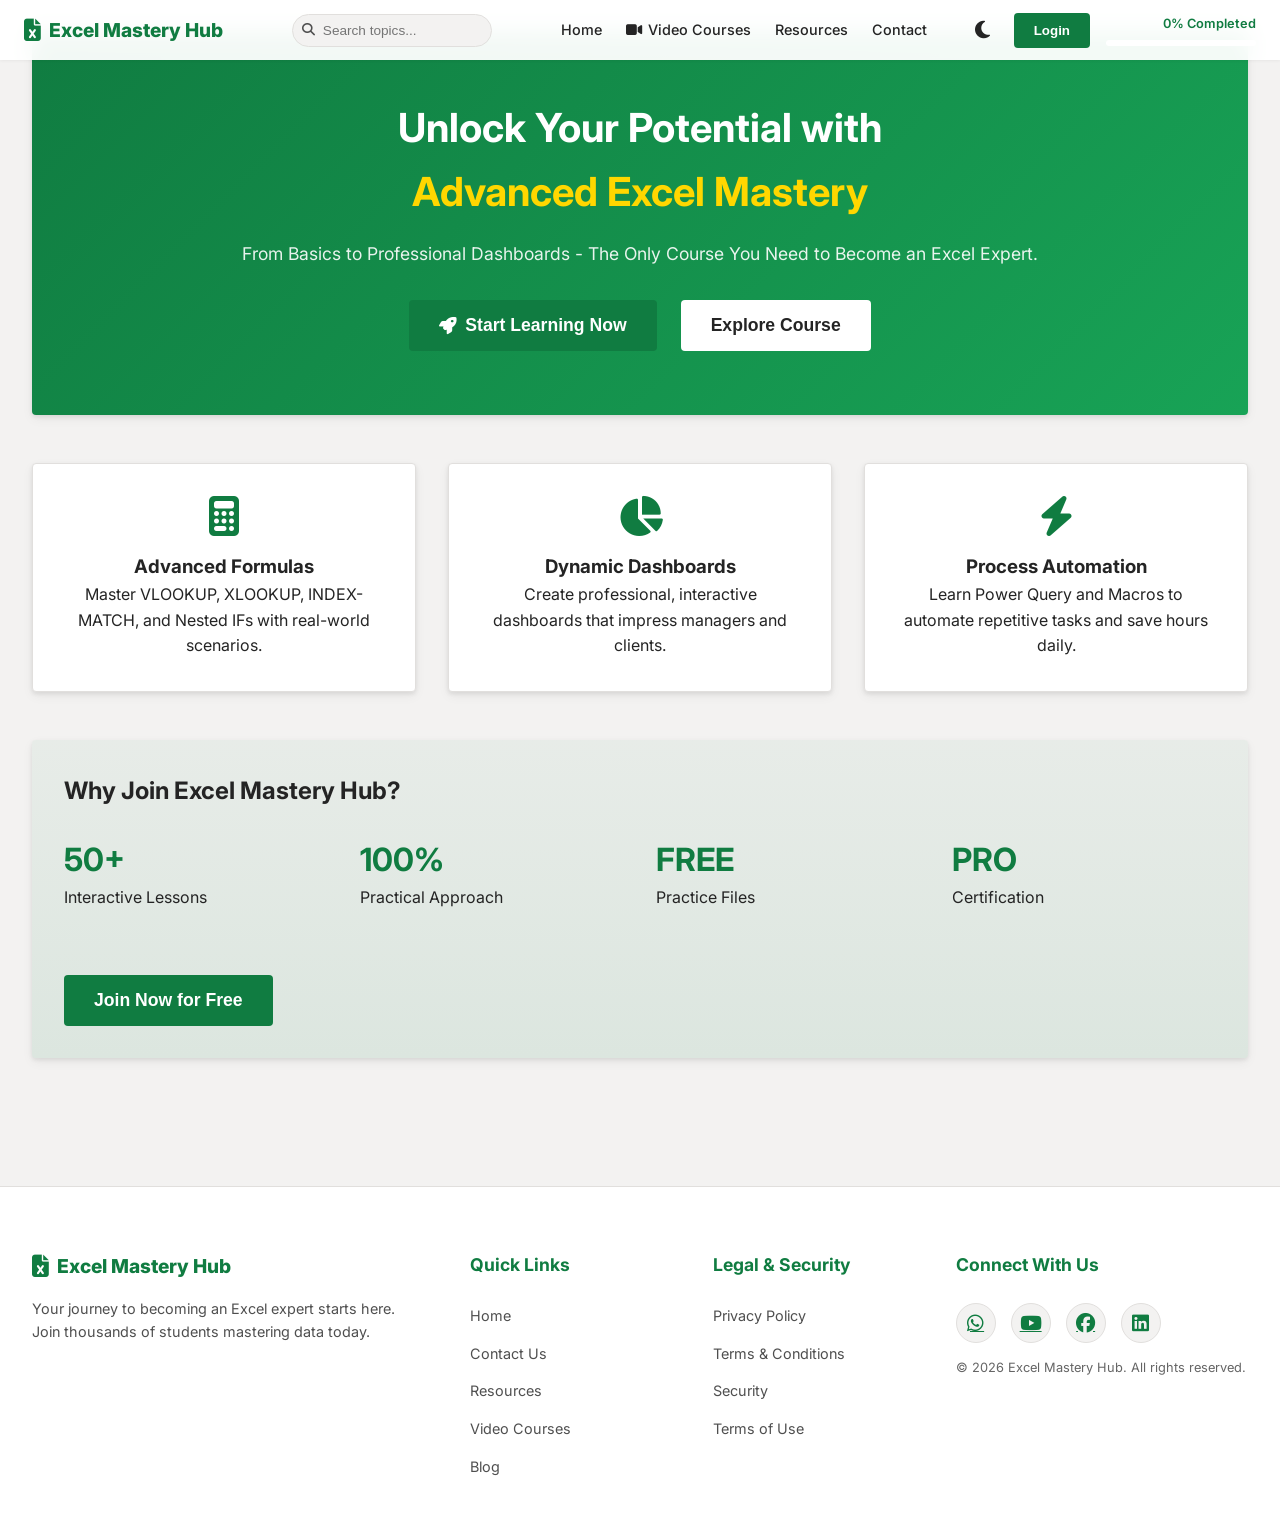
==== index.html @ 408c88b6 "Add files via upload" ====
<!DOCTYPE html>
<html lang="en">
<head>
    <meta charset="UTF-8">
    <meta name="viewport" content="width=device-width, initial-scale=1.0">
    <title>Excel Mastery Hub - Advanced Excel Course</title>
    <!-- Font Awesome for Icons -->
    <link rel="stylesheet" href="https://cdnjs.cloudflare.com/ajax/libs/font-awesome/6.4.0/css/all.min.css">
    <!-- Google Fonts -->
    <link href="https://fonts.googleapis.com/css2?family=Inter:wght@300;400;500;600;700&family=Dancing+Script:wght@700&display=swap" rel="stylesheet">
    <link rel="stylesheet" href="style.css">
</head>
<body>
    <!-- Scroll Progress Bar -->
    <div id="scroll-progress"></div>
    
    <!-- Toast Container for Notifications -->
    <div id="toast-container"></div>

    <!-- User Registration Modal -->
    <div id="user-reg-modal" class="modal" style="display: none;">
        <div class="modal-content">
            <span class="close-modal" onclick="closeRegModal()">&times;</span>
            <h2>Create Your Student Account</h2>
            <p>Join the Excel Mastery Hub to start your journey.</p>
            <form id="reg-form" style="margin-top: 20px; text-align: left;">
                <div class="form-group" style="margin-bottom: 15px;">
                    <label style="display: block; margin-bottom: 5px; font-weight: 600;">Full Name:</label>
                    <input type="text" id="reg-name" required style="width: 100%; padding: 10px; border: 1px solid var(--border-color); border-radius: var(--radius);">
                </div>
                <div class="form-group" style="margin-bottom: 15px;">
                    <label style="display: block; margin-bottom: 5px; font-weight: 600;">WhatsApp Mobile Number:</label>
                    <input type="tel" id="reg-phone" placeholder="e.g. 03459572281" required style="width: 100%; padding: 10px; border: 1px solid var(--border-color); border-radius: var(--radius);">
                </div>
                <div class="form-group" style="margin-bottom: 20px;">
                    <label style="display: block; margin-bottom: 5px; font-weight: 600;">Set Password:</label>
                    <input type="password" id="reg-password" required>
                    <div class="password-strength">
                        <div class="strength-indicator">
                            <div id="strength-bar" class="strength-bar"></div>
                        </div>
                        <div id="strength-text" class="strength-text"></div>
                    </div>
                    <ul class="password-requirements">
                        <li id="req-length">Minimum 8 characters</li>
                        <li id="req-uppercase">1 Uppercase letter</li>
                        <li id="req-lowercase">1 Lowercase letter</li>
                        <li id="req-number">1 Number</li>
                        <li id="req-special">1 Special character (!@#$%)</li>
                    </ul>
                </div>
                <button type="submit" class="btn btn-primary" style="width: 100%; justify-content: center;">Send OTP on WhatsApp</button>
            </form>
        </div>
    </div>

    <!-- OTP Verification Modal -->
    <div id="otp-modal" class="modal" style="display: none;">
        <div class="modal-content">
            <span class="close-modal" onclick="closeOtpModal()">&times;</span>
            <h2>Verify Your Number</h2>
            <p>We have sent a 6-digit OTP to your WhatsApp number <strong id="display-otp-phone"></strong>.</p>
            <form id="otp-form" style="margin-top: 20px; text-align: left;">
                <div class="form-group" style="margin-bottom: 20px;">
                    <label style="display: block; margin-bottom: 5px; font-weight: 600;">Enter OTP Code:</label>
                    <input type="text" id="otp-code" placeholder="Enter 6-digit code" required maxlength="6" style="width: 100%; padding: 12px; border: 1px solid var(--border-color); border-radius: var(--radius); font-size: 1.2rem; text-align: center; letter-spacing: 5px;">
                </div>
                <button type="submit" class="btn btn-primary" style="width: 100%; justify-content: center;">Verify & Login</button>
                <p style="margin-top: 15px; text-align: center; font-size: 0.9rem;">
                    Didn't receive code? <a href="#" onclick="resendOtp()" style="color: var(--primary-color); font-weight: 600;">Resend Code</a>
                </p>
            </form>
        </div>
    </div>

    <!-- Login Modal -->
    <div id="login-modal" class="modal" style="display: none;">
        <div class="modal-content">
            <span class="close-modal" onclick="closeLoginModal()">&times;</span>
            <h2>Student Login</h2>
            <p>Welcome back! Please login to continue.</p>
            <form id="login-form" style="margin-top: 20px; text-align: left;">
                <div class="form-group" style="margin-bottom: 15px;">
                    <label style="display: block; margin-bottom: 5px; font-weight: 600;">Phone Number:</label>
                    <input type="tel" id="login-phone" required style="width: 100%; padding: 10px; border: 1px solid var(--border-color); border-radius: var(--radius);">
                </div>
                <div class="form-group" style="margin-bottom: 20px;">
                    <label style="display: block; margin-bottom: 5px; font-weight: 600;">Password:</label>
                    <input type="password" id="login-password" required style="width: 100%; padding: 10px; border: 1px solid var(--border-color); border-radius: var(--radius);">
                </div>
                <button type="submit" class="btn btn-primary" style="width: 100%; justify-content: center;">Login</button>
                <p style="margin-top: 15px; text-align: center; font-size: 0.9rem;">
                    Don't have an account? <a href="#" onclick="openRegModal()" style="color: var(--primary-color); font-weight: 600;">Register here</a>
                </p>
            </form>
        </div>
    </div>

    <!-- Header -->
    <header class="header">
        <div class="header-left">
            <button id="sidebar-toggle" class="sidebar-toggle" style="display: none;">
                <i class="fas fa-bars"></i>
            </button>
            <a href="index.html" class="logo" style="text-decoration: none;">
                <i class="fas fa-file-excel"></i>
                <span>Excel Mastery Hub</span>
            </a>
        </div>
        <div class="header-center">
            <div class="search-container">
                <i class="fas fa-search"></i>
                <input type="text" id="search-bar" placeholder="Search topics...">
            </div>
        </div>
        <div class="header-right">
            <nav class="top-nav">
                <a href="index.html" class="top-nav-link">Home</a>
                <a href="videos.html" target="_blank" class="top-nav-link"><i class="fas fa-video"></i> Video Courses</a>
                <a href="#module-resources" class="top-nav-link" onclick="scrollToModule('module-resources')">Resources</a>
                <a href="#contact-section" class="top-nav-link" onclick="scrollToSection('contact-section')">Contact</a>
            </nav>
            <button id="theme-toggle" class="theme-toggle" title="Toggle Dark/Light Mode">
                <i class="fas fa-moon"></i>
            </button>
            <div id="user-profile" class="user-profile" style="display: none;">
                <button class="profile-btn" onclick="toggleUserPanel()">
                    <i class="fas fa-user-circle"></i>
                    <span id="user-display-name">Student</span>
                </button>
                <div id="user-panel" class="user-panel-dropdown">
                    <div class="user-panel-header">
                        <strong id="panel-user-name">Student Name</strong>
                        <span id="panel-user-phone">03459572281</span>
                    </div>
                    <div class="user-panel-body">
                        <a href="#" class="panel-link" onclick="showSection('module-account-settings'); toggleUserPanel()"><i class="fas fa-cog"></i> Account Settings</a>
                        <a href="#" class="panel-link" onclick="showSection('module-my-submissions'); toggleUserPanel()"><i class="fas fa-history"></i> My Submissions</a>
                        <a href="#" class="panel-link" onclick="logoutUser()"><i class="fas fa-sign-out-alt"></i> Logout</a>
                    </div>
                </div>
            </div>
            <button id="login-nav-btn" class="btn btn-primary" onclick="openLoginModal()">Login</button>
            <div class="progress-info">
                <span id="overall-progress-text">0% Completed</span>
                <div class="progress-bar-container">
                    <div id="overall-progress-bar" class="progress-bar"></div>
                </div>
            </div>
        </div>
    </header>

    <div class="main-container">
        <!-- Sidebar Navigation -->
        <aside class="sidebar" id="sidebar">
            <nav class="nav-menu">
                <div class="nav-section">
                    <h3 class="nav-title">Course Modules</h3>
                    <ul id="module-list">
                        <li class="nav-item">
                            <a href="#module-0" class="nav-link active">
                                <i class="fas fa-info-circle"></i>
                                <span>Intro to Excel</span>
                            </a>
                        </li>
                        <li class="nav-item">
                            <a href="#module-1" class="nav-link">
                                <i class="fas fa-calculator"></i>
                                <span>Advanced Formulas</span>
                            </a>
                        </li>
                        <li class="nav-item">
                            <a href="#module-2" class="nav-link">
                                <i class="fas fa-database"></i>
                                <span>Data Management</span>
                            </a>
                        </li>
                        <li class="nav-item">
                            <a href="#module-3" class="nav-link">
                                <i class="fas fa-paint-roller"></i>
                                <span>Conditional Formatting</span>
                            </a>
                        </li>
                        <li class="nav-item">
                            <a href="#module-4" class="nav-link">
                                <i class="fas fa-table"></i>
                                <span>Pivot Tables</span>
                            </a>
                        </li>
                        <li class="nav-item">
                            <a href="#module-5" class="nav-link">
                                <i class="fas fa-chart-line"></i>
                                <span>Charts & Dashboards</span>
                            </a>
                        </li>
                        <li class="nav-item">
                            <a href="#module-6" class="nav-link">
                                <i class="fas fa-bolt"></i>
                                <span>Excel Automation</span>
                            </a>
                        </li>
                        <li class="nav-item">
                            <a href="#module-7" class="nav-link">
                                <i class="fas fa-layer-group"></i>
                                <span>Power Tools</span>
                            </a>
                        </li>
                        <li class="nav-item">
                            <a href="#module-8" class="nav-link">
                                <i class="fas fa-briefcase"></i>
                                <span>Job Use Cases</span>
                            </a>
                        </li>
                        <li class="nav-item">
                            <a href="#module-quiz" class="nav-link">
                                <i class="fas fa-question-circle"></i>
                                <span>Final Assessment</span>
                            </a>
                        </li>
                        <li class="nav-item" id="admin-nav-item" style="display: none;">
                            <a href="#module-admin" class="nav-link">
                                <i class="fas fa-user-shield"></i>
                                <span>Admin Records</span>
                            </a>
                        </li>
                    </ul>
                </div>
            </nav>
        </aside>

        <!-- Content Area -->
        <main class="content expanded">
            <div id="content-container">
                <!-- Landing Page (Visible when not logged in) -->
                <section id="landing-page" class="module-content active">
                    <div class="hero-section">
                        <h1>Unlock Your Potential with <br><span style="color: #ffd700;">Advanced Excel Mastery</span></h1>
                        <p>From Basics to Professional Dashboards - The Only Course You Need to Become an Excel Expert.</p>
                        <div class="hero-buttons">
                            <button class="btn btn-primary btn-lg" onclick="openRegModal()"><i class="fas fa-rocket"></i> Start Learning Now</button>
                            <button class="btn btn-secondary btn-lg" onclick="scrollToSection('excel-features')">Explore Course</button>
                        </div>
                    </div>

                    <div id="excel-features" class="stats-grid">
                        <div class="stat-card">
                            <i class="fas fa-calculator"></i>
                            <h3>Advanced Formulas</h3>
                            <p>Master VLOOKUP, XLOOKUP, INDEX-MATCH, and Nested IFs with real-world scenarios.</p>
                        </div>
                        <div class="stat-card">
                            <i class="fas fa-chart-pie"></i>
                            <h3>Dynamic Dashboards</h3>
                            <p>Create professional, interactive dashboards that impress managers and clients.</p>
                        </div>
                        <div class="stat-card">
                            <i class="fas fa-bolt"></i>
                            <h3>Process Automation</h3>
                            <p>Learn Power Query and Macros to automate repetitive tasks and save hours daily.</p>
                        </div>
                    </div>

                    <div class="topic-card text-center" style="background: linear-gradient(rgba(16, 124, 65, 0.05), rgba(16, 124, 65, 0.1)); border: none;">
                        <h2 style="margin-bottom: 1.5rem;">Why Join Excel Mastery Hub?</h2>
                        <div class="stats-grid" style="grid-template-columns: repeat(auto-fit, minmax(200px, 1fr));">
                            <div>
                                <h4 style="font-size: 2rem; color: var(--primary-color);">50+</h4>
                                <p>Interactive Lessons</p>
                            </div>
                            <div>
                                <h4 style="font-size: 2rem; color: var(--primary-color);">100%</h4>
                                <p>Practical Approach</p>
                            </div>
                            <div>
                                <h4 style="font-size: 2rem; color: var(--primary-color);">FREE</h4>
                                <p>Practice Files</p>
                            </div>
                            <div>
                                <h4 style="font-size: 2rem; color: var(--primary-color);">PRO</h4>
                                <p>Certification</p>
                            </div>
                        </div>
                        <button class="btn btn-primary btn-lg mt-3" onclick="openRegModal()">Join Now for Free</button>
                    </div>
                </section>

                <!-- Welcome Section (Visible after login) -->
                <section id="welcome-section" class="module-content">
                    <div class="hero-section">
                        <h1 id="typewriter-text">Master Advanced Excel</h1><span class="cursor"></span>
                        <p>Learn complex formulas, data analysis, automation, and create powerful dashboards.</p>
                        <div class="hero-buttons">
                            <button class="btn btn-primary btn-lg" onclick="scrollToModule('module-1')">Start Learning</button>
                            <a href="#" class="btn btn-secondary btn-lg"><i class="fas fa-download"></i> Download Practice Files</a>
                        </div>
                    </div>
                    
                    <div class="stats-grid">
                        <div class="stat-card">
                            <i class="fas fa-book"></i>
                            <h3>8 Modules</h3>
                            <p>Comprehensive Lessons</p>
                        </div>
                        <div class="stat-card">
                            <i class="fas fa-code"></i>
                            <h3>50+ Formulas</h3>
                            <p>Real-world examples</p>
                        </div>
                        <div class="stat-card">
                            <i class="fas fa-tasks"></i>
                            <h3>Interactive</h3>
                            <p>Practice exercises</p>
                        </div>
                    </div>
                </section>

                <!-- Module 0: Introduction to MS Excel -->
                <section id="module-0" class="module-content">
                    <div class="topic-card">
                        <div class="topic-header">
                            <h2>0.1 Introduction to MS Excel</h2>
                            <span class="badge">Must Read</span>
                        </div>
                        <p class="intro">MS Excel is a spreadsheet program used for data storage, calculations, and analysis. (Excel ek spreadsheet program hai jo data save karne aur calculations ke liye use hota hai).</p>
                        
                        <div class="details">
                            <h3>How to Open Excel?</h3>
                            <ul>
                                <li>Press <strong>Win + R</strong>, type <code>excel</code> and hit Enter.</li>
                                <li>Search 'Excel' in Start Menu.</li>
                            </ul>
                            
                            <h3>The Excel Interface (User Interface)</h3>
                            <p>Understanding the interface is the first step: (Excel interface ko samajhna pehla qadam hai):</p>
                            <ul>
                                <li><strong>Title Bar:</strong> Shows the workbook name.</li>
                                <li><strong>Quick Access Toolbar:</strong> Common buttons like Save, Undo, Redo.</li>
                                <li><strong>Ribbon:</strong> The top menu containing Tabs and Groups.</li>
                                <li><strong>Tabs:</strong> Home, Insert, Page Layout, etc.</li>
                                <li><strong>Groups:</strong> Commands related to each tab (e.g. Font, Alignment).</li>
                                <li><strong>Formula Bar:</strong> Shows what is inside a cell.</li>
                                <li><strong>Name Box:</strong> Shows the address of the selected cell (e.g. A1).</li>
                            </ul>
                            
                            <h3>Basic Terminology</h3>
                            <ul>
                                <li><strong>Workbook:</strong> An Excel file (collection of sheets).</li>
                                <li><strong>Worksheet:</strong> A single page in a workbook.</li>
                                <li><strong>Column:</strong> Vertical lines labeled A, B, C...</li>
                                <li><strong>Row:</strong> Horizontal lines labeled 1, 2, 3...</li>
                                <li><strong>Cell:</strong> Intersection of a Row and Column (e.g. B5).</li>
                            </ul>
                        </div>
                        
                        <div class="practice-section">
                            <h4>Important Shortcuts (Start to End)</h4>
                            <div class="excel-table-container">
                                <table class="excel-table">
                                    <thead>
                                        <tr><th>Shortcut</th><th>Action</th></tr>
                                    </thead>
                                    <tbody>
                                        <tr><td>Ctrl + N</td><td>New Workbook</td></tr>
                                        <tr><td>Ctrl + O</td><td>Open File</td></tr>
                                        <tr><td>Ctrl + S</td><td>Save File</td></tr>
                                        <tr><td>Ctrl + P</td><td>Print</td></tr>
                                        <tr><td>Ctrl + Z</td><td>Undo</td></tr>
                                        <tr><td>Ctrl + Y</td><td>Redo</td></tr>
                                        <tr><td>Ctrl + F</td><td>Find</td></tr>
                                        <tr><td>Ctrl + H</td><td>Replace</td></tr>
                                        <tr><td>Ctrl + Arrow</td><td>Go to end of data</td></tr>
                                        <tr><td>Ctrl + Shift + L</td><td>Apply/Remove Filter</td></tr>
                                    </tbody>
                                </table>
                            </div>
                        </div>
                        
                        <div class="submit-section" style="margin-top: 20px;">
                            <a href="#" class="btn btn-practice" onclick="downloadAndPromptSubmit('Basic_Intro_Practice.xlsx')"><i class="fas fa-file-excel"></i> Download Practice File</a>
                            <button class="btn btn-secondary mt-2" onclick="submitViaWhatsApp('Introduction to Excel')"><i class="fab fa-whatsapp"></i> Submit Practice File</button>
                        </div>
                    </div>
                </section>
                
                <!-- Module 1: Advanced Formulas & Functions -->
                <section id="module-1" class="module-content">
                    <div class="topic-card">
                        <div class="topic-header">
                            <h2>1.1 IF & Nested IF (Logical Tests)</h2>
                            <span class="badge">Essential</span>
                        </div>
                        <p class="intro">The IF function is the foundation of logical decision-making in Excel. It checks a condition and returns one value if TRUE, and another if FALSE. (IF function Excel mein faisla lene ke liye istemal hota hai. Agar condition sahi ho toh ek result, warna doosra). </p>
                        
                        <div class="details">
                            <p><strong>Detailed Explanation:</strong> In advanced reporting, we often need multiple IFs nested together. This is called a "Nested IF". However, in modern Excel, you can also use the <code>IFS</code> function for cleaner code.</p>
                            <ul>
                                <li><strong>Syntax:</strong> <code>=IF(logical_test, value_if_true, [value_if_false])</code></li>
                                <li><strong>Scenario:</strong> You are calculating a sales commission. If sales > $5000, 10% commission; otherwise, 5%.</li>
                            </ul>
                        </div>

                        <div class="formula-box">
                            <span>=IF(B2>5000, B2*10%, B2*5%)</span>
                            <button class="copy-btn" onclick="copyFormula(this, '=IF(B2>5000, B2*10%, B2*5%)')"><i class="fas fa-copy"></i></button>
                        </div>

                        <div class="nested-if">
                            <h3>Nested IF Example (Multiple Grades)</h3>
                            <p>Multiple conditions: (Jab ek se zyada conditions hon)</p>
                            <div class="formula-box">
                                <span>=IF(B2>=90, "A+", IF(B2>=80, "A", IF(B2>=70, "B", "C")))</span>
                                <button class="copy-btn" onclick="copyFormula(this, '=IF(B2>=90, \"A+\", IF(B2>=80, \"A\", IF(B2>=70, \"B\", \"C\")))')"><i class="fas fa-copy"></i></button>
                            </div>
                        </div>

                        <div class="practice-section">
                            <h4>Practice Exercise</h4>
                            <p>Write a formula to check student marks. If marks >= 33 return "Pass", else "Fail".</p>
                            <button class="btn btn-primary solution-toggle" onclick="toggleSolution('sol-1')">View Solution</button>
                            <div id="sol-1" class="solution-content">
                                <strong>Solution:</strong> <code>=IF(A2>=33, "Pass", "Fail")</code>
                            </div>
                        </div>
                        <a href="#" class="btn btn-practice" onclick="downloadAndPromptSubmit('IF_Practice.xlsx')"><i class="fas fa-file-excel"></i> Download Practice File for 1.1</a>
                        <button class="btn btn-secondary mt-2" onclick="submitViaWhatsApp('IF & Nested IF')"><i class="fab fa-whatsapp"></i> Submit Practice File</button>
                    </div>

                    <div class="topic-card">
                        <div class="topic-header">
                            <h2>1.2 VLOOKUP & XLOOKUP (Lookup Powerhouse)</h2>
                        </div>
                        <p class="intro">VLOOKUP (Vertical Lookup) is used to find data in a large table based on a unique ID. XLOOKUP is the modern, faster, and more flexible version. (VLOOKUP kisi bade table se data dhoondne ke liye use hota hai. XLOOKUP iska naya aur behtar version hai).</p>
                        
                        <div class="details">
                            <p><strong>Why XLOOKUP is better?</strong> Unlike VLOOKUP, XLOOKUP doesn't care if the column you're looking for is on the left or right. It also handles "Not Found" errors automatically.</p>
                        </div>

                        <div class="formula-box">
                            <span>=XLOOKUP(lookup_value, lookup_array, return_array, [if_not_found])</span>
                            <button class="copy-btn" onclick="copyFormula(this, '=XLOOKUP(A2, Employees!A:A, Employees!B:B, \"Not Found\")')"><i class="fas fa-copy"></i></button>
                        </div>

                        <div class="tips">
                            <strong>Common Mistake:</strong> In VLOOKUP, if you forget <code>FALSE</code> at the end, Excel might return the wrong data. Always use <code>0</code> or <code>FALSE</code> for exact matches.
                        </div>
                        <a href="#" class="btn btn-practice" onclick="downloadAndPromptSubmit('VLOOKUP_Practice.xlsx')"><i class="fas fa-file-excel"></i> Download Practice File for 1.2</a>
                        <button class="btn btn-secondary mt-2" onclick="submitViaWhatsApp('VLOOKUP & XLOOKUP')"><i class="fab fa-whatsapp"></i> Submit Practice File</button>
                    </div>
                    
                    <div class="topic-card">
                        <div class="topic-header">
                            <h2>1.3 INDEX + MATCH (The Professional Choice)</h2>
                        </div>
                        <p class="intro">INDEX + MATCH is often preferred by advanced users because it's more stable and efficient than VLOOKUP. (Advanced users VLOOKUP ki jagah INDEX+MATCH use karte hain kyunke yeh zyada fast aur flexible hai).</p>
                        
                        <div class="details">
                            <p><strong>How it works:</strong> MATCH finds the position (row number), and INDEX pulls the data from that position.</p>
                        </div>

                        <div class="formula-box">
                            <span>=INDEX(SalaryRange, MATCH(EmpID, IDRange, 0))</span>
                            <button class="copy-btn" onclick="copyFormula(this, '=INDEX(C2:C100, MATCH(E2, A2:A100, 0))')"><i class="fas fa-copy"></i></button>
                        </div>
                        <a href="#" class="btn btn-practice" onclick="downloadAndPromptSubmit('INDEX_MATCH_Practice.xlsx')"><i class="fas fa-file-excel"></i> Download Practice File for 1.3</a>
                        <button class="btn btn-secondary mt-2" onclick="submitViaWhatsApp('INDEX + MATCH')"><i class="fab fa-whatsapp"></i> Submit Practice File</button>
                    </div>

                    <div class="topic-card">
                        <div class="topic-header">
                            <h2>1.4 IFERROR (Clean Reporting)</h2>
                        </div>
                        <p class="intro">Tired of seeing #N/A or #DIV/0! errors? Use IFERROR to show a clean message or a zero instead. (Galti chupane ya behtar message dikhane ke liye IFERROR use karein).</p>
                        <div class="formula-box">
                            <span>=IFERROR(A2/B2, 0)</span>
                            <button class="copy-btn" onclick="copyFormula(this, '=IFERROR(A2/B2, 0)')"><i class="fas fa-copy"></i></button>
                        </div>
                        <a href="#" class="btn btn-practice" onclick="downloadAndPromptSubmit('IFERROR_Practice.xlsx')"><i class="fas fa-file-excel"></i> Download Practice File for 1.4</a>
                        <button class="btn btn-secondary mt-2" onclick="submitViaWhatsApp('IFERROR')"><i class="fab fa-whatsapp"></i> Submit Practice File</button>
                    </div>

                    <div class="topic-card">
                        <div class="topic-header">
                            <h2>1.5 Text Functions (TEXT, LEFT, RIGHT, MID, CONCAT)</h2>
                        </div>
                        <p class="intro">Clean and join text strings. (Text ko saaf karne aur jodne ke liye).</p>
                        <div class="formula-box">
                            <span>=CONCAT(FirstName, " ", LastName)</span>
                            <button class="copy-btn" onclick="copyFormula(this, '=CONCAT(A2, \" \", B2)')"><i class="fas fa-copy"></i></button>
                        </div>
                    <div class="topic-card">
                        <div class="topic-header">
                            <h2>1.6 SUMIF & SUMIFS (Conditional Sums)</h2>
                        </div>
                        <p class="intro">SUMIF adds up cells that meet one condition. SUMIFS is more powerful and can handle multiple conditions. (SUMIF ek condition par sum karta hai, jabke SUMIFS multiple conditions par).</p>
                        <div class="details">
                            <p><strong>Scenario:</strong> You want to find the total sales for the "East" region. Use SUMIF. If you want total sales for "East" region for "John" only, use SUMIFS.</p>
                        </div>
                        <div class="formula-box">
                            <span>=SUMIFS(sum_range, criteria_range1, criteria1, [criteria_range2, criteria2], ...)</span>
                            <button class="copy-btn" onclick="copyFormula(this, '=SUMIFS(C:C, A:A, \"East\", B:B, \"John\")')"><i class="fas fa-copy"></i></button>
                        </div>
                        <div class="submit-section" style="margin-top: 20px;">
                            <a href="#" class="btn btn-practice" onclick="downloadAndPromptSubmit('SUMIFS_Practice.xlsx')"><i class="fas fa-file-excel"></i> Download Practice File</a>
                            <button class="btn btn-secondary mt-2" onclick="submitViaWhatsApp('SUMIFS')"><i class="fab fa-whatsapp"></i> Submit Practice File</button>
                        </div>
                    </div>

                    <div class="topic-card">
                        <div class="topic-header">
                            <h2>1.7 COUNTIF & COUNTIFS (Conditional Counting)</h2>
                        </div>
                        <p class="intro">Similar to SUMIF/SUMIFS, but they count the number of cells that meet conditions instead of summing them. (Yeh formulas cells ko ginte hain, sum nahi karte).</p>
                        <div class="formula-box">
                            <span>=COUNTIFS(criteria_range1, criteria1, [criteria_range2, criteria2], ...)</span>
                            <button class="copy-btn" onclick="copyFormula(this, '=COUNTIFS(A:A, \">500\", B:B, \"Active\")')"><i class="fas fa-copy"></i></button>
                        </div>
                        <div class="submit-section" style="margin-top: 20px;">
                            <a href="#" class="btn btn-practice" onclick="downloadAndPromptSubmit('COUNTIFS_Practice.xlsx')"><i class="fas fa-file-excel"></i> Download Practice File</a>
                            <button class="btn btn-secondary mt-2" onclick="submitViaWhatsApp('COUNTIFS')"><i class="fab fa-whatsapp"></i> Submit Practice File</button>
                        </div>
                    </div>

                    <div class="topic-card">
                        <div class="topic-header">
                            <h2>1.8 OFFSET & INDIRECT (Dynamic Ranges)</h2>
                        </div>
                        <p class="intro">OFFSET returns a reference to a range. INDIRECT lets you build a cell reference from text. (Yeh dynamic reports banane ke liye bohot powerful hain).</p>
                        <div class="details">
                            <p><strong>OFFSET Use Case:</strong> Creating a chart that automatically updates when you add new monthly data.</p>
                        </div>
                        <div class="formula-box">
                            <span>=OFFSET(start_cell, rows_to_move, cols_to_move, [height], [width])</span>
                            <button class="copy-btn" onclick="copyFormula(this, '=OFFSET(A1, 5, 2, 10, 1)')"><i class="fas fa-copy"></i></button>
                        </div>
                        <div class="submit-section" style="margin-top: 20px;">
                            <a href="#" class="btn btn-practice" onclick="downloadAndPromptSubmit('OFFSET_Practice.xlsx')"><i class="fas fa-file-excel"></i> Download Practice File</a>
                            <button class="btn btn-secondary mt-2" onclick="submitViaWhatsApp('OFFSET & INDIRECT')"><i class="fab fa-whatsapp"></i> Submit Practice File</button>
                        </div>
                    </div>
                </section>

                <!-- Module 2: Data Analysis & Management -->
                <section id="module-2" class="module-content">
                    <div class="topic-card">
                        <div class="topic-header">
                            <h2>2.1 Advanced Sorting & Filter</h2>
                        </div>
                        <p class="intro">Sorting helps you organize your data, but Advanced Filter allows you to perform complex extracts. (Sorting data ko tarteeb dene ke liye hai, lekin Advanced Filter se aap mushkil conditions par data extract kar sakte hain).</p>
                        <div class="details">
                            <p><strong>Advanced Filter Tip:</strong> You can use Advanced Filter to extract "Unique Records Only" to a new location. This is great for creating unique lists of customers or products.</p>
                            <strong>Steps to use Advanced Filter:</strong>
                            <ol>
                                <li>Select your data range.</li>
                                <li>Go to <strong>Data</strong> tab.</li>
                                <li>Click <strong>Advanced</strong> in Sort & Filter group.</li>
                                <li>Specify the <strong>Criteria Range</strong> to filter specific rows.</li>
                            </ol>
                        </div>
                        <a href="#" class="btn btn-practice"><i class="fas fa-file-excel"></i> Download Practice File for 2.1</a>
                    </div>

                    <div class="topic-card">
                        <div class="topic-header">
                            <h2>2.2 Data Validation & Dynamic Dropdowns</h2>
                        </div>
                        <p class="intro">Data Validation ensures that users only enter correct data. Dynamic dropdowns update themselves when you add new items to your list. (Data Validation se user ghalat entry nahi kar sakta. Dynamic dropdowns khud-ba-khud update hote hain).</p>
                        <div class="details">
                            <p><strong>How to make it Dynamic?</strong> Use Excel Tables (Ctrl+T) for your source list. When you add a row to the table, the dropdown will show it automatically.</p>
                            <h4>How to create:</h4>
                            <p>Data Tab > Data Validation > Allow: <strong>List</strong> > Source: (Select your items range)</p>
                        </div>
                        <a href="#" class="btn btn-practice"><i class="fas fa-file-excel"></i> Download Practice File for 2.2</a>
                    </div>

                    <div class="topic-card">
                        <div class="topic-header">
                            <h2>2.3 Remove Duplicates & Text to Columns</h2>
                        </div>
                        <p class="intro">Essential tools for data cleaning. Split names or fix messy data in seconds. (Data saaf karne ke liye Remove Duplicates aur Text to Columns bohot zaroori hain).</p>
                        <div class="details">
                            <p><strong>Text to Columns:</strong> Use this when you have "First Last" in one cell and want to split them into two. Select "Delimited" and choose "Space".</p>
                        </div>
                        <a href="#" class="btn btn-practice"><i class="fas fa-file-excel"></i> Download Practice File for 2.3</a>
                    </div>
                </section>

                <!-- Module 3: Conditional Formatting -->
                <section id="module-3" class="module-content">
                    <div class="topic-card">
                        <div class="topic-header">
                            <h2>3.1 Formula-based Conditional Formatting</h2>
                        </div>
                        <p class="intro">Highlight cells or entire rows based on custom formulas. (Formula use kar ke cell ya poori row ko color karein).</p>
                        <div class="details">
                            <p><strong>Advanced Row Highlighting:</strong> To highlight an entire row when status in column C is "Done", select the whole table, go to Conditional Formatting > New Rule > Use a formula, and enter <code>=$C2="Done"</code>. The <code>$</code> before the C is the key!</p>
                        </div>
                        <div class="formula-box">
                            <span>=$C2="Delayed"</span>
                            <button class="copy-btn" onclick="copyFormula(this, '=$C2=\"Delayed\"')"><i class="fas fa-copy"></i></button>
                        </div>
                        <a href="#" class="btn btn-practice"><i class="fas fa-file-excel"></i> Download Practice File for 3.1</a>
                    </div>

                    <div class="topic-card">
                        <div class="topic-header">
                            <h2>3.2 Color Scales, Data Bars & Icon Sets</h2>
                        </div>
                        <p class="intro">Visualize data intensity instantly without formulas. (Data ki values ko colors aur bars se dikhayein).</p>
                        <div class="details">
                            <p><strong>Data Bars:</strong> Great for showing progress or percentage completion in a cell. The bar fills up more as the number increases.</p>
                            <strong>Steps:</strong> Home Tab > Conditional Formatting > <strong>Icon Sets</strong>.
                        </div>
                        <a href="#" class="btn btn-practice"><i class="fas fa-file-excel"></i> Download Practice File for 3.2</a>
                    </div>
                </section>

                <!-- Module 4: Pivot Tables -->
                <section id="module-4" class="module-content">
                    <div class="topic-card">
                        <div class="topic-header">
                            <h2>4.1 Pivot Table & Slicers (Data Analysis)</h2>
                        </div>
                        <p class="intro">Pivot tables are the most powerful data analysis tool in Excel. They let you summarize thousands of rows into a simple report. (Hazaron rows ka data chand seconds mein summarize karein).</p>
                        <div class="details">
                            <p><strong>Grouping Data:</strong> You can group dates into Months, Quarters, or Years. This is essential for time-based reports.</p>
                            <p><strong>Calculated Fields:</strong> Add custom formulas inside your Pivot Table, like Profit = Sales - Cost.</p>
                            <h4>Grouping Data:</h4>
                            <p>Right-click any date field in Pivot Table > <strong>Group</strong> > Select Months/Years.</p>
                        </div>
                        <div class="formula-box">
                             <span>Calculated Field: =Sales * 0.10</span>
                        </div>
                        <a href="#" class="btn btn-practice"><i class="fas fa-file-excel"></i> Download Practice File for 4.1</a>
                    </div>
                </section>

                <!-- Module 5: Charts & Dashboards -->
                <section id="module-5" class="module-content">
                    <div class="topic-card">
                        <div class="topic-header">
                            <h2>5.1 Dynamic & Combo Charts</h2>
                        </div>
                        <p class="intro">Charts that update automatically as data changes. Combo charts let you show different types of data (e.g., Bar and Line) in one chart. (Aisay charts jo data update hone par khud update hon).</p>
                        <div class="details">
                            <p><strong>Secondary Axis:</strong> When showing Sales ($) and Growth (%) together, use a Secondary Axis for the percentage. This makes the chart much easier to read.</p>
                        </div>
                        <a href="#" class="btn btn-practice" onclick="downloadAndPromptSubmit('TEXT_Practice.xlsx')"><i class="fas fa-file-excel"></i> Download Practice File for 1.5</a>
                        <button class="btn btn-secondary mt-2" onclick="submitViaWhatsApp('Text Functions')"><i class="fab fa-whatsapp"></i> Submit Practice File</button>
                    </div>
                    <div class="topic-card">
                        <div class="topic-header">
                            <h2>5.2 KPI Dashboards (Professional Reporting)</h2>
                        </div>
                        <p class="intro">Key Performance Indicators (KPIs) help track business goals. Combine them into one dashboard with slicers. (Business goals ko track karne ke liye KPI Dashboard banayein).</p>
                        <div class="details">
                            <p><strong>Dashboard Best Practices:</strong> Keep it simple. Use consistent colors. Make sure the most important numbers are at the top left. Use Slicers to allow users to filter by Region or Month.</p>
                        </div>
                        <a href="#" class="btn btn-practice"><i class="fas fa-file-excel"></i> Download Practice File for 5.2</a>
                    </div>
                </section>

                <!-- Module 6: Excel Automation -->
                <section id="module-6" class="module-content">
                    <div class="topic-card">
                        <div class="topic-header">
                            <h2>6.1 Power Query (The Data Cleaning King)</h2>
                        </div>
                        <p class="intro">Power Query is the most important automation tool in modern Excel. It records your data cleaning steps so you can refresh them with one click. (Data cleaning aur import karne ka sab se behtareen tariqa).</p>
                        <div class="details">
                            <p><strong>Unpivot Columns:</strong> If you have data spread across columns (Jan, Feb, Mar...) and want it in one column, use "Unpivot". This is a life-saver for data analysts.</p>
                            <strong>How to use Power Query:</strong>
                            <ol>
                                <li>Data Tab > Get Data > From File > From Workbook.</li>
                                <li>Click <strong>Transform Data</strong> to open Power Query Editor.</li>
                                <li>Apply steps like Remove Columns, Filter, Split.</li>
                                <li>Click <strong>Close & Load</strong>.</li>
                            </ol>
                        </div>
                        <a href="#" class="btn btn-practice"><i class="fas fa-file-excel"></i> Download Practice File for 6.1</a>
                    </div>

                    <div class="topic-card">
                        <div class="topic-header">
                            <h2>6.2 Import from Web & CSV</h2>
                        </div>
                        <p class="intro">Import live data directly into Excel. For example, live stock prices or website tables. (Website ya CSV file se data Excel mein import karein).</p>
                        <div class="details">
                            <p><strong>Refresh:</strong> Once connected, you don't need to re-import. Just right-click and "Refresh" to get the latest data.</p>
                        </div>
                        <a href="#" class="btn btn-practice"><i class="fas fa-file-excel"></i> Download Practice File for 6.2</a>
                    </div>
                </section>

                <!-- Module 7: Power Tools -->
                <section id="module-7" class="module-content">
                    <div class="topic-card">
                        <div class="topic-header">
                            <h2>7.1 Power Pivot & Data Modeling</h2>
                        </div>
                        <p class="intro">Power Pivot allows you to create relationships between multiple tables. No more VLOOKUP between tables! (Multiple tables ko aapas mein jodne ke liye Power Pivot use karein).</p>
                        <div class="details">
                            <p><strong>Data Model:</strong> Think of it like a database inside Excel. You can handle millions of rows without slowing down your file.</p>
                            <p><strong>DAX (Data Analysis Expressions):</strong> DAX is the formula language for Power Pivot. It's much more powerful than standard Excel formulas.</p>
                        </div>
                        <div class="formula-box">
                             <span>DAX Measure: Total Sales := SUM([Amount])</span>
                        </div>
                        <a href="#" class="btn btn-practice"><i class="fas fa-file-excel"></i> Download Practice File for 7.1</a>
                    </div>
                </section>

                <!-- Module 8: Job Use Cases -->
                <section id="module-8" class="module-content">
                    <div class="topic-card">
                        <div class="topic-header">
                            <h2>8.1 Advanced Salary Sheet with Tax Calculation</h2>
                        </div>
                        <p class="intro">Learn how to create a professional salary sheet with dynamic tax brackets and bonuses. (Professional Salary Sheet banane ka mukammal tariqa).</p>
                        <div class="details">
                            <p><strong>Dynamic Formulas:</strong> Use <code>IF</code> or <code>XLOOKUP</code> to automatically calculate Tax based on the salary amount. Add HRA, Medical, and Other Allowances.</p>
                        </div>
                        <div class="excel-table-container">
                            <table class="excel-table">
                                <thead>
                                    <tr><th>Employee</th><th>Basic</th><th>HRA (10%)</th><th>Tax (5%)</th><th>Net Pay</th></tr>
                                </thead>
                                <tbody>
                                    <tr><td>Kamran</td><td>50000</td><td>5000</td><td>2500</td><td>52500</td></tr>
                                    <tr><td>Zeeshan</td><td>60000</td><td>6000</td><td>3000</td><td>63000</td></tr>
                                </tbody>
                            </table>
                        </div>
                        
                        <div class="formula-box">
                            <span>=B2 + (B2*0.1) - (B2*0.05)</span>
                            <button class="copy-btn" onclick="copyFormula(this, '=B2 + (B2*0.1) - (B2*0.05)')"><i class="fas fa-copy"></i></button>
                        </div>
                        <a href="#" class="btn btn-practice"><i class="fas fa-file-excel"></i> Download Practice File for 8.1</a>
                    </div>

                    <div class="topic-card">
                        <div class="topic-header">
                            <h2>8.2 Attendance & Leave Tracker</h2>
                        </div>
                        <p class="intro">Track student/employee attendance with automated summaries. (Attendance track karne ka smart tariqa).</p>
                        <div class="details">
                            <p><strong>Using Checkboxes:</strong> You can use checkboxes (Insert > Checkbox) and count them with <code>COUNTIF</code>. It looks much cleaner than typing "P" or "A".</p>
                        </div>
                        <div class="formula-box">
                            <span>=COUNTIF(B2:AF2, TRUE)</span>
                            <button class="copy-btn" onclick="copyFormula(this, '=COUNTIF(B2:AF2, TRUE)')"><i class="fas fa-copy"></i></button>
                        </div>
                        <a href="#" class="btn btn-practice"><i class="fas fa-file-excel"></i> Download Practice File for 8.2</a>
                    </div>

                    <div class="topic-card">
                        <div class="topic-header">
                            <h2>8.3 Stock & Inventory Management</h2>
                        </div>
                        <p class="intro">Keep track of stock levels and get alerts for low items. (Stock aur inventory ko manage karein aur alert payein).</p>
                        <div class="details">
                            <p><strong>Low Stock Alert:</strong> Use Conditional Formatting with a formula like <code>=$B2<$C2</code> (Current Stock < Minimum Level) to turn the row red.</p>
                        </div>
                        <a href="#" class="btn btn-practice"><i class="fas fa-file-excel"></i> Download Practice File for 8.3</a>
                    </div>
                </section>

                <!-- Final Assessment Module -->
                <section id="module-quiz" class="module-content">
                    <div id="quiz-intro" class="topic-card text-center">
                        <h2>Final Assessments</h2>
                        <p>Complete all levels to earn your professional certificate. You must score 100% in each level to proceed.</p>
                        
                        <div class="assessment-grid">
                            <div class="assessment-card" id="level-beginner-card">
                                <i class="fas fa-seedling"></i>
                                <h3>Beginner Level</h3>
                                <p>50 Marks</p>
                                <button class="btn btn-primary" onclick="startAssessment('beginner')">Start Test</button>
                                <div class="level-status" id="beginner-status">Locked</div>
                            </div>
                            <div class="assessment-card locked" id="level-intermediate-card">
                                <i class="fas fa-layer-group"></i>
                                <h3>Intermediate Level</h3>
                                <p>70 Marks</p>
                                <button class="btn btn-primary" id="btn-intermediate" onclick="startAssessment('intermediate')" disabled>Start Test</button>
                                <div class="level-status" id="intermediate-status">Locked</div>
                            </div>
                            <div class="assessment-card locked" id="level-expert-card">
                                <i class="fas fa-star"></i>
                                <h3>Expert Level</h3>
                                <p>100 Marks</p>
                                <button class="btn btn-primary" id="btn-expert" onclick="startAssessment('expert')" disabled>Start Test</button>
                                <div class="level-status" id="expert-status">Locked</div>
                            </div>
                        </div>
                    </div>

                    <!-- Quiz Area (Initially Hidden) -->
                    <div id="quiz-area" class="topic-card" style="display: none;">
                        <div class="quiz-header">
                            <h2 id="current-quiz-level">Assessment</h2>
                            <div id="quiz-progress">Question 1 of 5</div>
                        </div>
                        <div id="question-container">
                            <!-- Questions will be injected here -->
                        </div>
                        <div class="quiz-footer">
                            <button class="btn btn-secondary" id="prev-btn" style="display: none;">Previous</button>
                            <button class="btn btn-primary" id="next-btn">Next</button>
                        </div>
                    </div>
                </section>

                <!-- Resources Module -->
                <section id="module-resources" class="module-content">
                    <div class="topic-card">
                        <h2>Excel Learning Resources</h2>
                        <p>Access free templates, shortcuts, and cheat sheets.</p>
                        <div class="stats-grid">
                            <div class="stat-card">
                                <i class="fas fa-file-download"></i>
                                <h3>Templates</h3>
                                <p>100+ Ready-to-use Files</p>
                            </div>
                            <div class="stat-card">
                                <i class="fas fa-keyboard"></i>
                                <h3>Shortcuts</h3>
                                <p>Master Keyboard Control</p>
                            </div>
                        </div>
                    </div>
                </section>

                <!-- Community Module -->
                <section id="module-community" class="module-content">
                    <div class="topic-card text-center">
                        <h2>Excel Mastery Community</h2>
                        <p>Join thousands of students and experts to share knowledge.</p>
                        <button class="btn btn-primary btn-lg mt-3"><i class="fab fa-facebook"></i> Join Facebook Group</button>
                    </div>
                </section>

                <!-- Help Center Module -->
                <section id="module-help" class="module-content">
                    <div class="topic-card">
                        <h2>Help & Support</h2>
                        <p>Need help with a formula or the platform? Contact us.</p>
                        <button class="btn btn-secondary mt-3" onclick="scrollToSection('contact-section')"><i class="fas fa-envelope"></i> Contact Support</button>
                    </div>
                </section>

                <!-- Contact Section -->
                <section id="contact-section" class="module-content">
                    <div class="topic-card" style="max-width: 800px; margin: 0 auto;">
                        <div class="text-center" style="margin-bottom: 2rem;">
                            <h2 style="color: var(--primary-color);">Contact Us</h2>
                            <p>We're here to help! Send us a message and we'll get back to you shortly.</p>
                        </div>
                        <form id="contact-form">
                            <div class="form-group" style="margin-bottom: 15px;">
                                <label style="display: block; margin-bottom: 5px; font-weight: 600;">Full Name:</label>
                                <input type="text" id="contact-name" placeholder="Enter your name" required style="width: 100%; padding: 12px; border: 1px solid var(--border-color); border-radius: var(--radius);">
                            </div>
                            <div class="form-group" style="margin-bottom: 15px;">
                                <label style="display: block; margin-bottom: 5px; font-weight: 600;">WhatsApp Mobile Number:</label>
                                <input type="tel" id="contact-phone" placeholder="Fetching your number..." readonly style="width: 100%; padding: 12px; border: 1px solid var(--border-color); border-radius: var(--radius); background: #f9f9f9;">
                            </div>
                            <div class="form-group" style="margin-bottom: 20px;">
                                <label style="display: block; margin-bottom: 5px; font-weight: 600;">Your Message:</label>
                                <textarea id="contact-message" rows="4" placeholder="How can we help you?" required style="width: 100%; padding: 12px; border: 1px solid var(--border-color); border-radius: var(--radius); font-family: inherit;"></textarea>
                            </div>
                            <button type="submit" class="btn btn-primary" style="width: 100%; justify-content: center; padding: 15px; font-size: 1.1rem;">
                                <i class="fab fa-whatsapp"></i> Send via WhatsApp
                            </button>
                        </form>
                    </div>
                    
                    <!-- Message Sent Animation Modal -->
                    <div id="contact-success-modal" class="modal" style="display: none;">
                        <div class="modal-content" style="max-width: 400px;">
                            <div class="success-animation" style="margin-bottom: 1rem;">
                                <i class="fas fa-check-circle" style="font-size: 4rem; color: var(--primary-color); animation: bounceIn 0.5s;"></i>
                            </div>
                            <h2 style="color: var(--primary-color);">Message Sent!</h2>
                            <p>Thank you for reaching out. We have received your message.</p>
                            <p style="font-weight: 600; margin-top: 10px;">Please wait while we connect you to WhatsApp...</p>
                        </div>
                    </div>
                </section>

                <section id="module-admin" class="module-content">
                    <div class="topic-card">
                        <div class="topic-header">
                            <h2>Student Database (Admin Only)</h2>
                            <div class="search-container">
                                <i class="fas fa-search"></i>
                                <input type="text" id="admin-user-search" placeholder="Search by name, phone..." oninput="searchUsers()">
                            </div>
                        </div>
                        <p>Total Registered Students: <span id="total-users">0</span></p>
                        <div class="excel-table-container">
                            <table class="excel-table" id="users-table">
                                <thead>
                                    <tr>
                                        <th>Student Name</th>
                                        <th>Phone Number</th>
                                        <th>Registration Date</th>
                                        <th>Password</th>
                                    </tr>
                                </thead>
                                <tbody id="users-body">
                                    <!-- User records will be injected here -->
                                </tbody>
                            </table>
                        </div>
                    </div>

                    <div class="topic-card">
                        <div class="topic-header">
                            <h2>Certificate Records</h2>
                            <div class="search-container">
                                <i class="fas fa-search"></i>
                                <input type="text" id="admin-search" placeholder="Search by name or date..." oninput="searchRecords()">
                            </div>
                        </div>
                        <p>Total Certificates Issued: <span id="total-certs">0</span></p>
                        <div class="excel-table-container">
                            <table class="excel-table" id="records-table">
                                <thead>
                                    <tr>
                                        <th>Student Name</th>
                                        <th>Date</th>
                                        <th>Level Achieved</th>
                                        <th>Certificate ID</th>
                                    </tr>
                                </thead>
                                <tbody id="records-body">
                                    <!-- Records will be injected here -->
                                </tbody>
                            </table>
                        </div>
                        <button class="btn btn-secondary mt-3" onclick="clearAllRecords()">Clear All Records (Admin Only)</button>
                        <button class="btn btn-primary mt-3 ml-2" onclick="bypassProgress()">Unlock Tests (Dev Mode)</button>
                    </div>
                </section>

                <!-- Account Settings Module -->
                <section id="module-account-settings" class="module-content">
                    <div class="topic-card">
                        <div class="topic-header">
                            <h2><i class="fas fa-user-cog"></i> Account Settings</h2>
                        </div>
                        <div class="settings-grid">
                            <div class="settings-card">
                                <h4>My Profile</h4>
                                <p>Manage your personal information.</p>
                                <div class="profile-info">
                                    <div><strong>Name:</strong> <span id="setting-user-name"></span></div>
                                    <div><strong>Phone:</strong> <span id="setting-user-phone"></span></div>
                                </div>
                            </div>
                            <div class="settings-card">
                                <h4>Security</h4>
                                <p>Change your password to keep your account secure.</p>
                                <button class="btn btn-secondary mt-2" onclick="openChangePasswordModal()">Change Password</button>
                                <button class="btn btn-link mt-2" onclick="openForgotPasswordModal()">Forgot Password?</button>
                            </div>
                        </div>
                    </div>
                </section>

                <!-- My Submissions Module -->
                <section id="module-my-submissions" class="module-content">
                    <div class="topic-card">
                        <div class="topic-header">
                            <h2><i class="fas fa-history"></i> My Submissions</h2>
                        </div>
                        <p>Here are the results of your submitted assessments.</p>
                        <div id="submissions-container" class="excel-table-container">
                            <table class="excel-table">
                                <thead>
                                    <tr>
                                        <th>Assessment Level</th>
                                        <th>Score</th>
                                        <th>Status</th>
                                        <th>Date Submitted</th>
                                    </tr>
                                </thead>
                                <tbody id="submissions-body">
                                    <!-- Submission records will be injected here -->
                                    <tr><td colspan="4" style="text-align: center;">No submissions yet.</td></tr>
                                </tbody>
                            </table>
                        </div>
                    </div>
                </section>

                <!-- Certificate Module -->
                <section id="module-certificate" class="module-content">
                    <div class="topic-card text-center">
                        <h2>Congratulations!</h2>
                        <p>You have reached the end of the course. Click below to generate your certificate.</p>
                        <button class="btn btn-primary btn-lg" onclick="showCertificate()">
                            <i class="fas fa-medal"></i> Generate Certificate
                        </button>
                    </div>
                </section>
            </div>
        </main>
    </div>

    <!-- Certificate Modal (Hidden by default) -->
    <div id="certificate-modal" class="modal">
        <div class="modal-content">
            <span class="close-modal">&times;</span>
            <div class="certificate" id="certificate-print">
                        <div class="cert-content">
                            <h2>Certificate</h2>
                            <p>OF COMPLETION</p>
                            <div style="margin: 20px 0;">This is to certify that</div>
                            <h3 id="student-name">Student Name</h3>
                            <div style="margin: 10px 0;">Mobile: <span id="student-phone" style="font-weight: 600;"></span></div>
                            <p>has successfully completed all requirements of the</p>
                            <div style="font-size: 1.4rem; font-weight: 700; color: #107c41; margin: 10px 0;">Advanced Excel Mastery Course</div>
                            <p>demonstrating proficiency in Advanced Formulas, Data Analysis, and Dashboards.</p>
                            
                            <div class="cert-footer">
                                <div class="cert-date">
                                    <div style="font-weight: 600; border-bottom: 1px solid #333; width: 150px; min-height: 20px;" id="cert-date-text"></div>
                                    <div style="font-size: 0.8rem; color: #666; margin-top: 5px;">DATE</div>
                                </div>
                                <div class="cert-signature">
                                    <div style="font-family: 'Dancing Script', cursive; font-size: 1.8rem; margin-bottom: -10px;">Sadaqat Ali</div>
                                    <div class="signature-line"></div>
                                    <div style="font-size: 0.8rem; color: #666;">SADAQAT ALI - COURSE DIRECTOR</div>
                                </div>
                            </div>
                        </div>
                    </div>
                    <div class="modal-actions">
                        <button class="btn btn-primary btn-lg" onclick="window.print()">
                            <i class="fas fa-file-pdf"></i> Download PDF
                        </button>
                        <button class="btn btn-secondary btn-lg" onclick="shareCertificateWhatsApp()">
                            <i class="fab fa-whatsapp"></i> Share on WhatsApp
                        </button>
                    </div>
        </div>
    </div>

    <!-- Footer -->
    <footer class="footer">
        <div class="footer-container">
            <div class="footer-section">
                <div class="logo">
                    <i class="fas fa-file-excel"></i>
                    <span>Excel Mastery Hub</span>
                </div>
                <p style="margin-top: 15px; font-size: 0.9rem; opacity: 0.8;">Your journey to becoming an Excel expert starts here. Join thousands of students mastering data today.</p>
            </div>
            <div class="footer-section">
                <h4>Quick Links</h4>
                <ul class="footer-links">
                    <li><a href="index.html">Home</a></li>
                    <li><a href="#" onclick="scrollToSection('contact-section')">Contact Us</a></li>
                    <li><a href="#module-resources" onclick="scrollToModule('module-resources')">Resources</a></li>
                    <li><a href="https://www.youtube.com/@ExcelMasteryHub" target="_blank">Video Courses</a></li>
                    <li><a href="#" onclick="scrollToSection('landing-page')">Blog</a></li>
                </ul>
            </div>
            <div class="footer-section">
                <h4>Legal & Security</h4>
                <ul class="footer-links">
                    <li><a href="#">Privacy Policy</a></li>
                    <li><a href="#">Terms & Conditions</a></li>
                    <li><a href="#">Security</a></li>
                    <li><a href="#">Terms of Use</a></li>
                </ul>
            </div>
            <div class="footer-section">
                <h4>Connect With Us</h4>
                <div class="social-links">
                    <a href="https://wa.me/923459572281" target="_blank" title="WhatsApp"><i class="fab fa-whatsapp"></i></a>
                    <a href="https://youtube.com/@ExcelMasteryHub" target="_blank" title="YouTube"><i class="fab fa-youtube"></i></a>
                    <a href="#" title="Facebook"><i class="fab fa-facebook"></i></a>
                    <a href="#" title="LinkedIn"><i class="fab fa-linkedin"></i></a>
                </div>
                <p style="margin-top: 15px; font-size: 0.8rem; opacity: 0.7;">&copy; 2026 Excel Mastery Hub. All rights reserved.</p>
            </div>
        </div>
    </footer>

    <!-- Change Password Modal -->
    <div id="change-password-modal" class="modal" style="display: none;">
        <div class="modal-content">
            <span class="close-modal" onclick="closeChangePasswordModal()">&times;</span>
            <h2>Change Your Password</h2>
            <form id="change-password-form" style="margin-top: 20px; text-align: left;">
                <div class="form-group" style="margin-bottom: 15px;">
                    <label>Old Password:</label>
                    <input type="password" id="old-password" required>
                </div>
                <div class="form-group" style="margin-bottom: 15px;">
                    <label>New Password:</label>
                    <input type="password" id="new-password" required>
                </div>
                <div class="form-group" style="margin-bottom: 20px;">
                    <label>Confirm New Password:</label>
                    <input type="password" id="confirm-new-password" required>
                </div>
                <button type="submit" class="btn btn-primary" style="width: 100%;">Update Password</button>
            </form>
        </div>
    </div>

    <!-- Forgot Password Modal -->
    <div id="forgot-password-modal" class="modal" style="display: none;">
        <div class="modal-content">
            <span class="close-modal" onclick="closeForgotPasswordModal()">&times;</span>
            <h2>Reset Your Password</h2>
            <p>Enter your registered WhatsApp number to receive an OTP.</p>
            <form id="forgot-password-form" style="margin-top: 20px; text-align: left;">
                <div class="form-group" style="margin-bottom: 20px;">
                    <label>WhatsApp Mobile Number:</label>
                    <input type="tel" id="forgot-phone" required>
                </div>
                <button type="submit" class="btn btn-primary" style="width: 100%;">Send OTP</button>
            </form>
        </div>
    </div>

    <!-- Reset Password with OTP Modal -->
    <div id="reset-password-otp-modal" class="modal" style="display: none;">
        <div class="modal-content">
            <span class="close-modal" onclick="closeResetPasswordOtpModal()">&times;</span>
            <h2>Enter New Password</h2>
            <p>An OTP has been sent to your WhatsApp. Please enter it below and set a new password.</p>
            <form id="reset-password-otp-form" style="margin-top: 20px; text-align: left;">
                <div class="form-group" style="margin-bottom: 15px;">
                    <label>Enter OTP:</label>
                    <input type="text" id="reset-otp-code" required>
                </div>
                <div class="form-group" style="margin-bottom: 15px;">
                    <label>New Password:</label>
                    <input type="password" id="reset-new-password" required>
                </div>
                <button type="submit" class="btn btn-primary" style="width: 100%;">Reset Password</button>
            </form>
        </div>
    </div>

    <script src="script.js"></script>
</body>
</html>
---- style.css ----
:root {
    /* Color Palette - Enhanced Excel Theme */
    --primary-color: #107c41; /* Official Excel Green */
    --primary-dark: #0b5a30;
    --primary-light: #18a356;
    --secondary-color: #ffffff;
    --text-color: #242424;
    --text-light: #505050;
    --bg-color: #f3f2f1; /* Office light gray background */
    --sidebar-bg: #ffffff;
    --card-bg: #ffffff;
    --border-color: #e1dfdd;
    --shadow: 0 2px 4px rgba(0, 0, 0, 0.08), 0 4px 12px rgba(0, 0, 0, 0.05);
    --transition: all 0.25s cubic-bezier(0.4, 0, 0.2, 1);
    --header-height: 60px;
    --sidebar-width: 280px;
    --radius: 4px; /* More professional, less rounded */
}

/* Dark Mode Variables */
[data-theme="dark"] {
    --bg-color: #111111;
    --text-color: #ffffff;
    --text-light: #adadad;
    --sidebar-bg: #1b1b1b;
    --card-bg: #252525;
    --border-color: #323130;
    --secondary-color: #1b1b1b;
    --shadow: 0 4px 12px rgba(0, 0, 0, 0.5);
}

* {
    margin: 0;
    padding: 0;
    box-sizing: border-box;
}

body {
    font-family: 'Inter', sans-serif;
    background-color: var(--bg-color);
    color: var(--text-color);
    line-height: 1.6;
    transition: var(--transition);
}

/* Scroll Progress Bar */
#scroll-progress {
    position: fixed;
    top: 0;
    left: 0;
    height: 4px;
    background: var(--primary-light);
    width: 0%;
    z-index: 1001;
}

/* Custom Scrollbar */
::-webkit-scrollbar {
    width: 10px;
}

::-webkit-scrollbar-track {
    background: var(--bg-color);
}

::-webkit-scrollbar-thumb {
    background: var(--primary-light);
    border-radius: 10px;
    border: 3px solid var(--bg-color);
}

::-webkit-scrollbar-thumb:hover {
    background: var(--primary-color);
}

/* Glassmorphism Header & Sidebar */
.header {
    position: fixed;
    top: 0;
    width: 100%;
    height: var(--header-height);
    background-color: rgba(255, 255, 255, 0.95);
    backdrop-filter: blur(10px);
    -webkit-backdrop-filter: blur(10px);
    display: flex;
    align-items: center;
    justify-content: space-between;
    padding: 0 1.5rem;
    box-shadow: 0 1px 3px rgba(0,0,0,0.05);
    z-index: 1000;
}

[data-theme="dark"] .header {
    background-color: rgba(27, 27, 27, 0.95);
}

.header-left, .header-right {
    display: flex;
    align-items: center;
    gap: 1rem;
}

.logo {
    display: flex;
    align-items: center;
    gap: 8px;
    font-size: 1.2rem;
    font-weight: 800;
    color: var(--primary-color);
    transition: var(--transition);
}

.logo:hover {
    transform: scale(1.02);
}

.logo i {
    font-size: 1.4rem;
}

.search-container {
    position: relative;
    width: 200px; /* Further reduced width for professional look */
    transition: var(--transition);
}

.search-container:focus-within {
    width: 250px;
}

.search-container i {
    position: absolute;
    left: 10px;
    top: 50%;
    transform: translateY(-50%);
    color: var(--text-light);
    font-size: 0.8rem;
}

.search-container input {
    width: 100%;
    padding: 8px 10px 8px 30px;
    border: 1px solid var(--border-color);
    border-radius: 20px; /* More modern rounded search */
    background: var(--bg-color);
    color: var(--text-color);
    font-size: 0.85rem;
    outline: none;
    transition: var(--transition);
    white-space: nowrap;
}

/* Ensure navbar items are in a straight line */
.top-nav {
    display: flex;
    gap: 1.5rem;
    margin-right: 1.5rem;
    white-space: nowrap;
    align-items: center;
}

.top-nav-link {
    text-decoration: none;
    color: var(--text-color);
    font-size: 0.9rem;
    font-weight: 500;
    transition: var(--transition);
    display: flex;
    align-items: center;
    gap: 6px;
}

.top-nav-link:hover {
    color: var(--primary-color);
}

/* User Profile & Panel */
.user-profile {
    position: relative;
    margin-right: 1rem;
}

.profile-btn {
    display: flex;
    align-items: center;
    gap: 8px;
    background: none;
    border: none;
    cursor: pointer;
    color: var(--text-color);
    font-weight: 600;
    padding: 8px 12px;
    border-radius: var(--radius);
    transition: var(--transition);
}

.profile-btn:hover {
    background: rgba(0, 0, 0, 0.05);
}

.user-panel-dropdown {
    display: none;
    position: absolute;
    top: 100%;
    right: 0;
    width: 240px;
    background: var(--card-bg);
    border: 1px solid var(--border-color);
    border-radius: var(--radius);
    box-shadow: var(--shadow);
    margin-top: 10px;
    z-index: 1100;
    overflow: hidden;
}

.user-panel-dropdown.show {
    display: block;
    animation: fadeIn 0.2s ease;
}

.user-panel-header {
    padding: 15px;
    background: var(--secondary-color);
    border-bottom: 1px solid var(--border-color);
    display: flex;
    flex-direction: column;
}

.user-panel-header strong {
    font-size: 1rem;
    color: var(--text-color);
}

.user-panel-header span {
    font-size: 0.8rem;
    color: var(--text-light);
}

.user-panel-body {
    padding: 10px 0;
}

.panel-link {
    display: flex;
    align-items: center;
    gap: 12px;
    padding: 10px 15px;
    text-decoration: none;
    color: var(--text-color);
    font-size: 0.9rem;
    transition: var(--transition);
}

.panel-link:hover {
    background: rgba(16, 124, 65, 0.05);
    color: var(--primary-color);
}

.panel-link i {
    width: 18px;
    text-align: center;
}

@media (max-width: 992px) {
    .top-nav {
        display: none;
    }
    .search-container {
        width: 250px;
    }
}

.theme-toggle, .sidebar-toggle {
    background: none;
    border: none;
    font-size: 1.25rem;
    color: var(--text-color);
    cursor: pointer;
    padding: 8px;
    border-radius: 50%;
    transition: var(--transition);
}

.theme-toggle:hover, .sidebar-toggle:hover {
    background: var(--secondary-color);
}

/* Progress Section in Header */
.progress-info {
    display: flex;
    flex-direction: column;
    align-items: flex-end;
    gap: 5px;
    min-width: 150px;
}

.progress-info span {
    font-size: 0.8rem;
    font-weight: 600;
    color: var(--primary-color);
}

.progress-bar-container {
    width: 100%;
    height: 6px;
    background: var(--secondary-color);
    border-radius: 3px;
    overflow: hidden;
}

.progress-bar {
    height: 100%;
    background: var(--primary-color);
    width: 0%;
    transition: width 0.5s ease;
}

/* Sidebar Navigation */
.sidebar {
    width: var(--sidebar-width);
    height: calc(100vh - var(--header-height));
    background-color: var(--sidebar-bg);
    position: fixed;
    top: var(--header-height);
    left: 0;
    overflow-y: auto;
    border-right: 1px solid var(--border-color);
    transition: var(--transition);
    z-index: 999;
    padding: 1rem 0;
}

/* Scrollbar for sidebar */
.sidebar::-webkit-scrollbar {
    width: 4px;
}

.sidebar::-webkit-scrollbar-thumb {
    background: var(--border-color);
    border-radius: 10px;
}

.nav-menu {
    padding: 0;
}

.nav-section {
    margin-bottom: 1.5rem;
}

.nav-title {
    padding: 0 1.5rem;
    margin-bottom: 0.75rem;
    font-size: 0.75rem;
    font-weight: 700;
    text-transform: uppercase;
    color: var(--text-light);
    letter-spacing: 0.1em;
}

.nav-item {
    list-style: none;
    margin-bottom: 2px;
}

.nav-link {
    display: flex;
    align-items: center;
    gap: 12px;
    padding: 10px 1.5rem;
    text-decoration: none;
    color: var(--text-color);
    font-weight: 500;
    font-size: 0.88rem;
    transition: all 0.2s ease;
    border-right: 4px solid transparent;
}

.nav-link:hover {
    background: rgba(16, 124, 65, 0.05);
    color: var(--primary-color);
    padding-left: 1.75rem;
}

.nav-link.active {
    background: rgba(16, 124, 65, 0.08);
    color: var(--primary-color);
    border-right: 4px solid var(--primary-color);
    font-weight: 700;
}

.nav-link i {
    width: 20px;
    text-align: center;
    font-size: 1rem;
    color: var(--text-light);
    transition: var(--transition);
}

.nav-link:hover i, .nav-link.active i {
    color: var(--primary-color);
}

/* Content Area */
.content {
    flex: 1;
    margin-left: var(--sidebar-width);
    padding: 2rem;
    max-width: 1400px;
    transition: var(--transition);
    min-height: calc(100vh - var(--header-height));
}

.content.expanded {
    margin-left: 0;
}

/* Hero Section */
.hero-section {
    text-align: center;
    padding: 4rem 2rem;
    background: linear-gradient(135deg, var(--primary-color), var(--primary-light));
    color: white;
    border-radius: var(--radius);
    margin-bottom: 3rem;
    box-shadow: var(--shadow);
    position: relative;
    overflow: hidden;
}

.hero-section h1 {
    font-size: 2.5rem;
    margin-bottom: 1rem;
    min-height: 1.2em;
}

.hero-section p {
    font-size: 1.1rem;
    opacity: 0.9;
    margin-bottom: 2rem;
}

/* Typewriter Cursor */
.cursor {
    display: inline-block;
    width: 3px;
    background-color: white;
    margin-left: 5px;
    animation: blink 0.7s infinite;
}

@keyframes blink {
    0%, 100% { opacity: 1; }
    50% { opacity: 0; }
}

/* Cards & Grid */
.stats-grid {
    display: grid;
    grid-template-columns: repeat(auto-fit, minmax(250px, 1fr));
    gap: 2rem;
    margin-bottom: 3rem;
}

.stat-card {
    background: var(--card-bg);
    padding: 2rem;
    border-radius: var(--radius);
    text-align: center;
    box-shadow: var(--shadow);
    border: 1px solid var(--border-color);
    transition: var(--transition);
}

.stat-card:hover {
    transform: translateY(-5px);
}

.stat-card i {
    font-size: 2.5rem;
    color: var(--primary-color);
    margin-bottom: 1rem;
}

/* Module Styling */
.module-content {
    display: none;
}

.module-content.active {
    display: block;
    animation: fadeIn 0.5s ease;
}

@keyframes fadeIn {
    from { opacity: 0; transform: translateY(10px); }
    to { opacity: 1; transform: translateY(0); }
}

/* 3D Hover Effects for Cards */
.topic-card {
    background: var(--card-bg);
    border-radius: var(--radius);
    padding: 2rem;
    margin-bottom: 2rem;
    box-shadow: var(--shadow);
    border: 1px solid var(--border-color);
    transition: transform 0.3s cubic-bezier(0.175, 0.885, 0.32, 1.275), box-shadow 0.3s ease;
    position: relative;
    overflow: hidden;
}

.topic-card:hover {
    transform: translateY(-8px) scale(1.01);
    box-shadow: 0 15px 35px rgba(0, 0, 0, 0.1);
}

.topic-card::after {
    content: '';
    position: absolute;
    top: 0;
    left: 0;
    width: 4px;
    height: 100%;
    background: var(--primary-color);
    transform: scaleY(0);
    transition: transform 0.3s ease;
}

.topic-card:hover::after {
    transform: scaleY(1);
}

/* Toast Notification Styles */
#toast-container {
    position: fixed;
    bottom: 30px;
    right: 30px;
    z-index: 9999;
}

.toast {
    background: var(--primary-color);
    color: white;
    padding: 12px 24px;
    border-radius: 8px;
    margin-top: 10px;
    box-shadow: 0 5px 15px rgba(0,0,0,0.2);
    display: flex;
    align-items: center;
    gap: 10px;
    animation: slideIn 0.3s ease forwards, fadeOut 0.3s ease 2.7s forwards;
    transform: translateX(120%);
}

@keyframes slideIn {
    to { transform: translateX(0); }
}

@keyframes fadeOut {
    to { opacity: 0; transform: translateY(20px); }
}

/* Modern Quiz Button */
.quiz-item .btn {
    border: 2px solid var(--border-color);
    background: transparent;
    color: var(--text-color);
    width: 100%;
    justify-content: flex-start;
    padding: 15px;
    margin-bottom: 10px;
}

.quiz-item .btn:hover {
    border-color: var(--primary-color);
    background: rgba(16, 124, 65, 0.05);
}

.topic-header {
    display: flex;
    justify-content: space-between;
    align-items: center;
    margin-bottom: 1.5rem;
    padding-bottom: 1rem;
    border-bottom: 1px solid var(--border-color);
}

.topic-header h2 {
    color: var(--primary-color);
    font-size: 1.75rem;
}

/* Buttons */
.btn {
    padding: 10px 20px;
    border-radius: var(--radius);
    font-weight: 600;
    cursor: pointer;
    border: none;
    transition: var(--transition);
    display: inline-flex;
    align-items: center;
    gap: 8px;
    text-decoration: none;
}

.btn-primary {
    background: var(--primary-color);
    color: white;
}

.btn-primary:hover {
    background: var(--primary-light);
}

/* Table Simulation */
.excel-table-container {
    overflow-x: auto;
    margin: 1.5rem 0;
    border: 1px solid var(--border-color);
    border-radius: var(--radius);
}

.excel-table {
    width: 100%;
    border-collapse: collapse;
    font-family: 'Segoe UI', Tahoma, Geneva, Verdana, sans-serif;
    font-size: 0.9rem;
}

.excel-table th {
    background: #f3f2f1;
    color: #323130;
    font-weight: 600;
    padding: 8px 12px;
    border: 1px solid #d2d0ce;
    text-align: left;
}

.excel-table td {
    padding: 8px 12px;
    border: 1px solid #d2d0ce;
    background: white;
    color: #323130;
}

[data-theme="dark"] .excel-table td {
    background: #2d2d2d;
    color: #f3f2f1;
    border-color: #444444;
}

[data-theme="dark"] .excel-table th {
    background: #444444;
    color: #f3f2f1;
    border-color: #555555;
}

/* Formula Box */
.formula-box {
    background: var(--secondary-color);
    padding: 1rem;
    border-radius: var(--radius);
    font-family: 'Courier New', Courier, monospace;
    font-weight: 600;
    color: var(--primary-color);
    margin: 1rem 0;
    display: flex;
    justify-content: space-between;
    align-items: center;
}

.copy-btn {
    background: none;
    border: none;
    color: var(--text-light);
    cursor: pointer;
    padding: 5px;
}

.copy-btn:hover {
    color: var(--primary-color);
}

/* Practice Section */
.practice-section {
    background: rgba(33, 115, 70, 0.05);
    border: 1px dashed var(--primary-color);
    padding: 1.5rem;
    border-radius: var(--radius);
    margin-top: 2rem;
}

.solution-toggle {
    margin-top: 1rem;
}

.solution-content {
    display: none;
    margin-top: 1rem;
    padding: 1rem;
    background: var(--card-bg);
    border-radius: var(--radius);
    border: 1px solid var(--border-color);
}

/* Hero Buttons */
.hero-buttons {
    display: flex;
    justify-content: center;
    gap: 1.5rem;
    flex-wrap: wrap;
}

.btn-lg {
    padding: 15px 30px;
    font-size: 1.1rem;
}

.btn-secondary {
    background: var(--secondary-color);
    color: var(--text-color);
}

.btn-secondary:hover {
    background: #e1e1e1;
}

/* Badge */
.badge {
    background: rgba(33, 115, 70, 0.1);
    color: var(--primary-color);
    padding: 4px 12px;
    border-radius: 20px;
    font-size: 0.8rem;
    font-weight: 600;
}

/* Quiz Section */
.quiz-container {
    margin-top: 1.5rem;
}

.quiz-item {
    padding: 1rem;
    border: 1px solid var(--border-color);
    border-radius: var(--radius);
    margin-bottom: 1rem;
}

.quiz-item p {
    font-weight: 600;
    margin-bottom: 1rem;
}

.quiz-item .btn {
    margin-right: 10px;
    margin-bottom: 10px;
}

/* Practice Button */
.btn-practice {
    background: #ffffff;
    color: var(--primary-color);
    border: 1.5px solid var(--primary-color);
    margin-top: 1.5rem;
    width: 100%;
    justify-content: center;
    font-size: 0.9rem;
}

.btn-practice:hover {
    background: #e9f2eb;
}

/* Modal for Certificate */
.modal {
    display: none;
    position: fixed;
    z-index: 2000;
    left: 0;
    top: 0;
    width: 100%;
    height: 100%;
    background-color: rgba(0,0,0,0.7);
    align-items: center;
    justify-content: center;
    backdrop-filter: blur(5px);
}

.close-modal {
    position: absolute;
    right: 25px;
    top: 20px;
    font-size: 1.5rem;
    cursor: pointer;
    color: #999;
    transition: var(--transition);
}

.close-modal:hover {
    color: var(--primary-color);
}
.modal-content {
    background-color: var(--bg-color);
    padding: 2rem;
    border-radius: var(--radius);
    max-width: 800px;
    width: 95%;
    text-align: center;
    position: relative;
    box-shadow: 0 20px 50px rgba(0,0,0,0.3);
}

.certificate {
    background: #fff;
    padding: 3rem;
    border: 20px solid #f8f9fa;
    outline: 2px solid var(--primary-color);
    outline-offset: -10px;
    margin-bottom: 2rem;
    color: #333;
    position: relative;
    background-image: radial-gradient(circle at 2px 2px, #f1f1f1 1px, transparent 0);
    background-size: 40px 40px;
}

.certificate::before {
    content: '';
    position: absolute;
    top: 0; left: 0; right: 0; bottom: 0;
    border: 1px solid #ddd;
    margin: 5px;
    pointer-events: none;
}

.cert-content h2 {
    font-family: 'Inter', sans-serif;
    font-size: 2.2rem;
    font-weight: 800;
    color: var(--primary-color);
    text-transform: uppercase;
    letter-spacing: 2px;
    margin-bottom: 1rem;
}

.cert-content p {
    font-size: 1.1rem;
    color: #666;
    margin: 0.5rem 0;
}

.cert-content h3 {
    font-size: 2.5rem;
    font-family: 'Inter', sans-serif;
    margin: 1.5rem 0;
    color: #222;
    border-bottom: 2px solid #eee;
    display: inline-block;
    padding: 0 2rem;
}

.cert-footer {
    display: flex;
    justify-content: space-between;
    align-items: flex-end;
    margin-top: 4rem;
}

.cert-signature {
    text-align: center;
}

.signature-line {
    border-top: 2px solid #333;
    width: 200px;
    margin-bottom: 5px;
}

/* Assessment Grid */
.assessment-grid {
    display: grid;
    grid-template-columns: repeat(auto-fit, minmax(280px, 1fr));
    gap: 2rem;
    margin-top: 2rem;
}

.assessment-card {
    background: var(--card-bg);
    padding: 2.5rem;
    border-radius: var(--radius);
    text-align: center;
    box-shadow: var(--shadow);
    border: 1px solid var(--border-color);
    transition: var(--transition);
    position: relative;
}

.assessment-card i {
    font-size: 3rem;
    color: var(--primary-color);
    margin-bottom: 1rem;
}

.assessment-card.locked {
    opacity: 0.6;
    cursor: not-allowed;
    filter: grayscale(1);
}

.assessment-card.locked::before {
    content: '\f023';
    font-family: 'Font Awesome 6 Free';
    font-weight: 900;
    position: absolute;
    top: 15px;
    right: 15px;
    font-size: 1.2rem;
    color: var(--text-light);
}

.assessment-card.completed {
    border-color: var(--primary-color);
    background: rgba(16, 124, 65, 0.05);
}

.level-status {
    margin-top: 1rem;
    font-size: 0.8rem;
    font-weight: 700;
    color: var(--text-light);
}

.completed .level-status {
    color: var(--primary-color);
}

/* Quiz Styles */
.quiz-header {
    display: flex;
    justify-content: space-between;
    align-items: center;
    margin-bottom: 2rem;
    padding-bottom: 1rem;
    border-bottom: 2px solid var(--border-color);
}

.quiz-option {
    display: block;
    width: 100%;
    padding: 1rem 1.5rem;
    margin-bottom: 0.75rem;
    background: var(--secondary-color);
    border: 2px solid var(--border-color);
    border-radius: var(--radius);
    text-align: left;
    cursor: pointer;
    transition: var(--transition);
}

.quiz-option:hover {
    border-color: var(--primary-color);
    background: rgba(16, 124, 65, 0.05);
}

.quiz-option.selected {
    border-color: var(--primary-color);
    background: var(--primary-color);
    color: white;
}

.quiz-option.correct-answer {
    background: #107c41 !important;
    color: white !important;
    border-color: #0b5a30 !important;
}

.quiz-option.wrong-answer {
    background: #d13438 !important;
    color: white !important;
    border-color: #a4262c !important;
}

.quiz-footer {
    display: flex;
    justify-content: space-between;
    margin-top: 2rem;
    padding-top: 1.5rem;
    border-top: 1px solid var(--border-color);
}

/* Admin Dashboard Styles */
.mt-3 { margin-top: 1rem; }

#admin-search {
    width: 300px;
}

@media print {
    body * { visibility: hidden; }
    #certificate-print, #certificate-print * { visibility: visible; }
    #certificate-print {
        position: fixed;
        left: 0;
        top: 0;
        width: 100%;
        padding: 0;
        margin: 0;
        border: none;
    }
    .modal-actions, .close-modal { display: none !important; }
}

/* Responsive Fixes */
@media (max-width: 1100px) {
    .sidebar {
        z-index: 1001;
    }
    .content {
        margin-left: 0;
        padding: 1.5rem;
    }
    .sidebar.collapsed {
        transform: translateX(-100%);
    }
    .sidebar:not(.collapsed) {
        box-shadow: 0 0 50px rgba(0,0,0,0.2);
    }
}

@media (max-width: 768px) {
    .header {
        padding: 0 1rem;
    }
    .header-center {
        display: none;
    }
    .progress-info {
        display: none;
    }
    .hero-section h1 {
        font-size: 1.8rem;
    }
}

/* Footer Styles */
.footer {
    background: var(--sidebar-bg);
    border-top: 1px solid var(--border-color);
    padding: 4rem 2rem 2rem;
    margin-top: 4rem;
}

.footer-container {
    max-width: 1400px;
    margin: 0 auto;
    display: grid;
    grid-template-columns: 2fr 1fr 1fr 1.5fr;
    gap: 3rem;
}

.footer-section h4 {
    color: var(--primary-color);
    margin-bottom: 1.5rem;
    font-size: 1.1rem;
    font-weight: 700;
}

.footer-links {
    list-style: none;
}

.footer-links li {
    margin-bottom: 0.75rem;
}

.footer-links a {
    text-decoration: none;
    color: var(--text-color);
    font-size: 0.9rem;
    opacity: 0.8;
    transition: var(--transition);
}

.footer-links a:hover {
    color: var(--primary-color);
    opacity: 1;
    padding-left: 5px;
}

.social-links {
    display: flex;
    gap: 15px;
}

.social-links a {
    display: flex;
    align-items: center;
    justify-content: center;
    width: 40px;
    height: 40px;
    background: var(--bg-color);
    color: var(--primary-color);
    border-radius: 50%;
    font-size: 1.2rem;
    transition: var(--transition);
    border: 1px solid var(--border-color);
}

.social-links a:hover {
    background: var(--primary-color);
    color: white;
    transform: translateY(-3px);
}

@media (max-width: 992px) {
    .footer-container {
        grid-template-columns: 1fr 1fr;
    }
}

@media (max-width: 576px) {
    .footer-container {
        grid-template-columns: 1fr;
    }
}

/* Success Animation */
@keyframes bounceIn {
    0% { transform: scale(0.3); opacity: 0; }
    50% { transform: scale(1.05); opacity: 1; }
    70% { transform: scale(0.9); }
    100% { transform: scale(1); }
}

.success-animation i {
    animation: bounceIn 0.6s cubic-bezier(0.175, 0.885, 0.32, 1.275);
}

/* OTP Input Styling */
#otp-code:focus {
    border-color: var(--primary-color);
    box-shadow: 0 0 10px rgba(16, 124, 65, 0.1);
    outline: none;
}

/* Contact Page Enhancements */
#contact-form textarea:focus, #contact-form input:focus {
    border-color: var(--primary-color);
    outline: none;
}

/* Account Settings & Submissions */
.settings-grid {
    display: grid;
    grid-template-columns: repeat(auto-fit, minmax(300px, 1fr));
    gap: 2rem;
}

.settings-card {
    background: var(--bg-color);
    padding: 2rem;
    border-radius: var(--radius);
    border: 1px solid var(--border-color);
}

.settings-card h4 {
    color: var(--primary-color);
    margin-bottom: 1rem;
}

.profile-info div {
    margin-bottom: 0.5rem;
    font-size: 0.95rem;
}

.btn-link {
    background: none;
    border: none;
    color: var(--primary-color);
    font-weight: 600;
    cursor: pointer;
}

#change-password-modal .form-group input,
#forgot-password-modal .form-group input,
#reset-password-otp-modal .form-group input {
    width: 100%;
    padding: 12px;
    border: 1px solid var(--border-color);
    border-radius: var(--radius);
    margin-top: 5px;
}

#change-password-modal .form-group label,
#forgot-password-modal .form-group label,
#reset-password-otp-modal .form-group label {
    font-weight: 600;
    font-size: 0.9rem;
}

/* Password Strength Indicator */
.password-strength {
    margin-top: 10px;
    font-size: 0.8rem;
}

.strength-indicator {
    height: 5px;
    width: 100%;
    background: #eee;
    border-radius: 5px;
    margin-top: 5px;
    display: flex;
}

.strength-bar {
    height: 100%;
    width: 0;
    background: #d13438;
    border-radius: 5px;
    transition: width 0.3s, background 0.3s;
}

.strength-text {
    margin-top: 5px;
    color: #d13438;
    font-weight: 600;
}

.password-requirements {
    font-size: 0.8rem;
    color: var(--text-light);
    margin-top: 10px;
    padding-left: 15px;
}

.password-requirements li.valid {
    color: var(--primary-color);
    text-decoration: line-through;
}


/* Smooth Scrolling */
html {
    scroll-behavior: smooth;
}
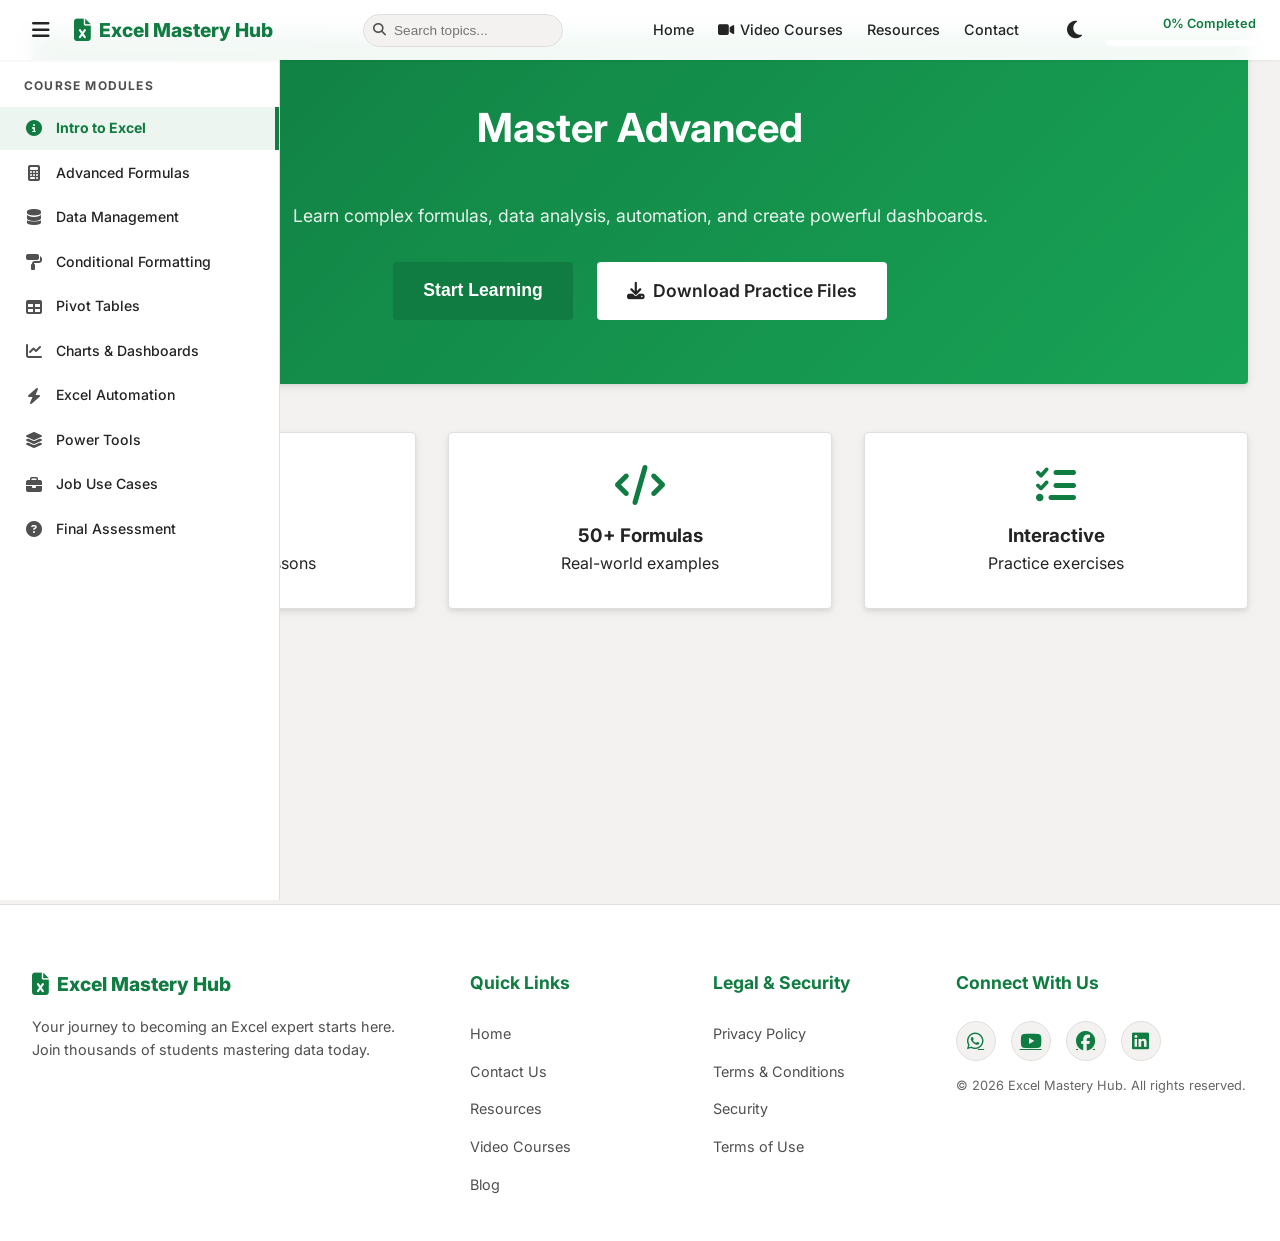
==== commit d5665576: "Add files via upload" ====
--- a/index.html
+++ b/index.html
@@ -15,91 +15,14 @@
     <div id="scroll-progress"></div>
     
     <!-- Toast Container for Notifications -->
-    <div id="toast-container"></div>
-
-    <!-- User Registration Modal -->
-    <div id="user-reg-modal" class="modal" style="display: none;">
-        <div class="modal-content">
-            <span class="close-modal" onclick="closeRegModal()">&times;</span>
-            <h2>Create Your Student Account</h2>
-            <p>Join the Excel Mastery Hub to start your journey.</p>
-            <form id="reg-form" style="margin-top: 20px; text-align: left;">
-                <div class="form-group" style="margin-bottom: 15px;">
-                    <label style="display: block; margin-bottom: 5px; font-weight: 600;">Full Name:</label>
-                    <input type="text" id="reg-name" required style="width: 100%; padding: 10px; border: 1px solid var(--border-color); border-radius: var(--radius);">
-                </div>
-                <div class="form-group" style="margin-bottom: 15px;">
-                    <label style="display: block; margin-bottom: 5px; font-weight: 600;">WhatsApp Mobile Number:</label>
-                    <input type="tel" id="reg-phone" placeholder="e.g. 03459572281" required style="width: 100%; padding: 10px; border: 1px solid var(--border-color); border-radius: var(--radius);">
-                </div>
-                <div class="form-group" style="margin-bottom: 20px;">
-                    <label style="display: block; margin-bottom: 5px; font-weight: 600;">Set Password:</label>
-                    <input type="password" id="reg-password" required>
-                    <div class="password-strength">
-                        <div class="strength-indicator">
-                            <div id="strength-bar" class="strength-bar"></div>
-                        </div>
-                        <div id="strength-text" class="strength-text"></div>
-                    </div>
-                    <ul class="password-requirements">
-                        <li id="req-length">Minimum 8 characters</li>
-                        <li id="req-uppercase">1 Uppercase letter</li>
-                        <li id="req-lowercase">1 Lowercase letter</li>
-                        <li id="req-number">1 Number</li>
-                        <li id="req-special">1 Special character (!@#$%)</li>
-                    </ul>
-                </div>
-                <button type="submit" class="btn btn-primary" style="width: 100%; justify-content: center;">Send OTP on WhatsApp</button>
-            </form>
-        </div>
-    </div>
-
-    <!-- OTP Verification Modal -->
-    <div id="otp-modal" class="modal" style="display: none;">
-        <div class="modal-content">
-            <span class="close-modal" onclick="closeOtpModal()">&times;</span>
-            <h2>Verify Your Number</h2>
-            <p>We have sent a 6-digit OTP to your WhatsApp number <strong id="display-otp-phone"></strong>.</p>
-            <form id="otp-form" style="margin-top: 20px; text-align: left;">
-                <div class="form-group" style="margin-bottom: 20px;">
-                    <label style="display: block; margin-bottom: 5px; font-weight: 600;">Enter OTP Code:</label>
-                    <input type="text" id="otp-code" placeholder="Enter 6-digit code" required maxlength="6" style="width: 100%; padding: 12px; border: 1px solid var(--border-color); border-radius: var(--radius); font-size: 1.2rem; text-align: center; letter-spacing: 5px;">
-                </div>
-                <button type="submit" class="btn btn-primary" style="width: 100%; justify-content: center;">Verify & Login</button>
-                <p style="margin-top: 15px; text-align: center; font-size: 0.9rem;">
-                    Didn't receive code? <a href="#" onclick="resendOtp()" style="color: var(--primary-color); font-weight: 600;">Resend Code</a>
-                </p>
-            </form>
-        </div>
-    </div>
-
-    <!-- Login Modal -->
-    <div id="login-modal" class="modal" style="display: none;">
-        <div class="modal-content">
-            <span class="close-modal" onclick="closeLoginModal()">&times;</span>
-            <h2>Student Login</h2>
-            <p>Welcome back! Please login to continue.</p>
-            <form id="login-form" style="margin-top: 20px; text-align: left;">
-                <div class="form-group" style="margin-bottom: 15px;">
-                    <label style="display: block; margin-bottom: 5px; font-weight: 600;">Phone Number:</label>
-                    <input type="tel" id="login-phone" required style="width: 100%; padding: 10px; border: 1px solid var(--border-color); border-radius: var(--radius);">
-                </div>
-                <div class="form-group" style="margin-bottom: 20px;">
-                    <label style="display: block; margin-bottom: 5px; font-weight: 600;">Password:</label>
-                    <input type="password" id="login-password" required style="width: 100%; padding: 10px; border: 1px solid var(--border-color); border-radius: var(--radius);">
-                </div>
-                <button type="submit" class="btn btn-primary" style="width: 100%; justify-content: center;">Login</button>
-                <p style="margin-top: 15px; text-align: center; font-size: 0.9rem;">
-                    Don't have an account? <a href="#" onclick="openRegModal()" style="color: var(--primary-color); font-weight: 600;">Register here</a>
-                </p>
-            </form>
-        </div>
-    </div>
+    <div id="toast-container" class="toast-container"></div>
+
+    <!-- Auth Modals Removed Temporarily -->
 
     <!-- Header -->
     <header class="header">
         <div class="header-left">
-            <button id="sidebar-toggle" class="sidebar-toggle" style="display: none;">
+            <button id="sidebar-toggle" class="sidebar-toggle">
                 <i class="fas fa-bars"></i>
             </button>
             <a href="index.html" class="logo" style="text-decoration: none;">
@@ -110,6 +33,7 @@
         <div class="header-center">
             <div class="search-container">
                 <i class="fas fa-search"></i>
+                <label for="search-bar" style="display:none;">Search Topics</label>
                 <input type="text" id="search-bar" placeholder="Search topics...">
             </div>
         </div>
@@ -123,24 +47,7 @@
             <button id="theme-toggle" class="theme-toggle" title="Toggle Dark/Light Mode">
                 <i class="fas fa-moon"></i>
             </button>
-            <div id="user-profile" class="user-profile" style="display: none;">
-                <button class="profile-btn" onclick="toggleUserPanel()">
-                    <i class="fas fa-user-circle"></i>
-                    <span id="user-display-name">Student</span>
-                </button>
-                <div id="user-panel" class="user-panel-dropdown">
-                    <div class="user-panel-header">
-                        <strong id="panel-user-name">Student Name</strong>
-                        <span id="panel-user-phone">03459572281</span>
-                    </div>
-                    <div class="user-panel-body">
-                        <a href="#" class="panel-link" onclick="showSection('module-account-settings'); toggleUserPanel()"><i class="fas fa-cog"></i> Account Settings</a>
-                        <a href="#" class="panel-link" onclick="showSection('module-my-submissions'); toggleUserPanel()"><i class="fas fa-history"></i> My Submissions</a>
-                        <a href="#" class="panel-link" onclick="logoutUser()"><i class="fas fa-sign-out-alt"></i> Logout</a>
-                    </div>
-                </div>
-            </div>
-            <button id="login-nav-btn" class="btn btn-primary" onclick="openLoginModal()">Login</button>
+            <!-- Auth Buttons Removed Temporarily -->
             <div class="progress-info">
                 <span id="overall-progress-text">0% Completed</span>
                 <div class="progress-bar-container">
@@ -152,7 +59,7 @@
 
     <div class="main-container">
         <!-- Sidebar Navigation -->
-        <aside class="sidebar" id="sidebar">
+        <aside class="sidebar collapsed" id="sidebar">
             <nav class="nav-menu">
                 <div class="nav-section">
                     <h3 class="nav-title">Course Modules</h3>
@@ -231,61 +138,10 @@
         <!-- Content Area -->
         <main class="content expanded">
             <div id="content-container">
-                <!-- Landing Page (Visible when not logged in) -->
-                <section id="landing-page" class="module-content active">
-                    <div class="hero-section">
-                        <h1>Unlock Your Potential with <br><span style="color: #ffd700;">Advanced Excel Mastery</span></h1>
-                        <p>From Basics to Professional Dashboards - The Only Course You Need to Become an Excel Expert.</p>
-                        <div class="hero-buttons">
-                            <button class="btn btn-primary btn-lg" onclick="openRegModal()"><i class="fas fa-rocket"></i> Start Learning Now</button>
-                            <button class="btn btn-secondary btn-lg" onclick="scrollToSection('excel-features')">Explore Course</button>
-                        </div>
-                    </div>
-
-                    <div id="excel-features" class="stats-grid">
-                        <div class="stat-card">
-                            <i class="fas fa-calculator"></i>
-                            <h3>Advanced Formulas</h3>
-                            <p>Master VLOOKUP, XLOOKUP, INDEX-MATCH, and Nested IFs with real-world scenarios.</p>
-                        </div>
-                        <div class="stat-card">
-                            <i class="fas fa-chart-pie"></i>
-                            <h3>Dynamic Dashboards</h3>
-                            <p>Create professional, interactive dashboards that impress managers and clients.</p>
-                        </div>
-                        <div class="stat-card">
-                            <i class="fas fa-bolt"></i>
-                            <h3>Process Automation</h3>
-                            <p>Learn Power Query and Macros to automate repetitive tasks and save hours daily.</p>
-                        </div>
-                    </div>
-
-                    <div class="topic-card text-center" style="background: linear-gradient(rgba(16, 124, 65, 0.05), rgba(16, 124, 65, 0.1)); border: none;">
-                        <h2 style="margin-bottom: 1.5rem;">Why Join Excel Mastery Hub?</h2>
-                        <div class="stats-grid" style="grid-template-columns: repeat(auto-fit, minmax(200px, 1fr));">
-                            <div>
-                                <h4 style="font-size: 2rem; color: var(--primary-color);">50+</h4>
-                                <p>Interactive Lessons</p>
-                            </div>
-                            <div>
-                                <h4 style="font-size: 2rem; color: var(--primary-color);">100%</h4>
-                                <p>Practical Approach</p>
-                            </div>
-                            <div>
-                                <h4 style="font-size: 2rem; color: var(--primary-color);">FREE</h4>
-                                <p>Practice Files</p>
-                            </div>
-                            <div>
-                                <h4 style="font-size: 2rem; color: var(--primary-color);">PRO</h4>
-                                <p>Certification</p>
-                            </div>
-                        </div>
-                        <button class="btn btn-primary btn-lg mt-3" onclick="openRegModal()">Join Now for Free</button>
-                    </div>
-                </section>
-
-                <!-- Welcome Section (Visible after login) -->
-                <section id="welcome-section" class="module-content">
+                <!-- Landing Page Removed Temporarily -->
+
+                <!-- Welcome Section (Visible by default now) -->
+                <section id="welcome-section" class="module-content active">
                     <div class="hero-section">
                         <h1 id="typewriter-text">Master Advanced Excel</h1><span class="cursor"></span>
                         <p>Learn complex formulas, data analysis, automation, and create powerful dashboards.</p>
@@ -409,7 +265,7 @@
                             <p>Multiple conditions: (Jab ek se zyada conditions hon)</p>
                             <div class="formula-box">
                                 <span>=IF(B2>=90, "A+", IF(B2>=80, "A", IF(B2>=70, "B", "C")))</span>
-                                <button class="copy-btn" onclick="copyFormula(this, '=IF(B2>=90, \"A+\", IF(B2>=80, \"A\", IF(B2>=70, \"B\", \"C\")))')"><i class="fas fa-copy"></i></button>
+                                <button class="copy-btn" onclick="copyFormula(this, '=IF(B2>=90, &quot;A+&quot;, IF(B2>=80, &quot;A&quot;, IF(B2>=70, &quot;B&quot;, &quot;C&quot;)))')"><i class="fas fa-copy"></i></button>
                             </div>
                         </div>
 
@@ -417,6 +273,7 @@
                             <h4>Practice Exercise</h4>
                             <p>Write a formula to check student marks. If marks >= 33 return "Pass", else "Fail".</p>
                             <button class="btn btn-primary solution-toggle" onclick="toggleSolution('sol-1')">View Solution</button>
+
                             <div id="sol-1" class="solution-content">
                                 <strong>Solution:</strong> <code>=IF(A2>=33, "Pass", "Fail")</code>
                             </div>
@@ -437,7 +294,7 @@
 
                         <div class="formula-box">
                             <span>=XLOOKUP(lookup_value, lookup_array, return_array, [if_not_found])</span>
-                            <button class="copy-btn" onclick="copyFormula(this, '=XLOOKUP(A2, Employees!A:A, Employees!B:B, \"Not Found\")')"><i class="fas fa-copy"></i></button>
+                            <button class="copy-btn" onclick="copyFormula(this, '=XLOOKUP(A2, Employees!A:A, Employees!B:B, &quot;Not Found&quot;)')"><i class="fas fa-copy"></i></button>
                         </div>
 
                         <div class="tips">
@@ -485,8 +342,9 @@
                         <p class="intro">Clean and join text strings. (Text ko saaf karne aur jodne ke liye).</p>
                         <div class="formula-box">
                             <span>=CONCAT(FirstName, " ", LastName)</span>
-                            <button class="copy-btn" onclick="copyFormula(this, '=CONCAT(A2, \" \", B2)')"><i class="fas fa-copy"></i></button>
-                        </div>
+                            <button class="copy-btn" onclick="copyFormula(this, '=CONCAT(A2, &quot; &quot;, B2)')"><i class="fas fa-copy"></i></button>
+                        </div>
+                    </div>
                     <div class="topic-card">
                         <div class="topic-header">
                             <h2>1.6 SUMIF & SUMIFS (Conditional Sums)</h2>
@@ -497,7 +355,7 @@
                         </div>
                         <div class="formula-box">
                             <span>=SUMIFS(sum_range, criteria_range1, criteria1, [criteria_range2, criteria2], ...)</span>
-                            <button class="copy-btn" onclick="copyFormula(this, '=SUMIFS(C:C, A:A, \"East\", B:B, \"John\")')"><i class="fas fa-copy"></i></button>
+                            <button class="copy-btn" onclick="copyFormula(this, '=SUMIFS(C:C, A:A, &quot;East&quot;, B:B, &quot;John&quot;)')"><i class="fas fa-copy"></i></button>
                         </div>
                         <div class="submit-section" style="margin-top: 20px;">
                             <a href="#" class="btn btn-practice" onclick="downloadAndPromptSubmit('SUMIFS_Practice.xlsx')"><i class="fas fa-file-excel"></i> Download Practice File</a>
@@ -512,7 +370,7 @@
                         <p class="intro">Similar to SUMIF/SUMIFS, but they count the number of cells that meet conditions instead of summing them. (Yeh formulas cells ko ginte hain, sum nahi karte).</p>
                         <div class="formula-box">
                             <span>=COUNTIFS(criteria_range1, criteria1, [criteria_range2, criteria2], ...)</span>
-                            <button class="copy-btn" onclick="copyFormula(this, '=COUNTIFS(A:A, \">500\", B:B, \"Active\")')"><i class="fas fa-copy"></i></button>
+                            <button class="copy-btn" onclick="copyFormula(this, '=COUNTIFS(A:A, &quot;>500&quot;, B:B, &quot;Active&quot;)')"><i class="fas fa-copy"></i></button>
                         </div>
                         <div class="submit-section" style="margin-top: 20px;">
                             <a href="#" class="btn btn-practice" onclick="downloadAndPromptSubmit('COUNTIFS_Practice.xlsx')"><i class="fas fa-file-excel"></i> Download Practice File</a>
@@ -596,7 +454,7 @@
                         </div>
                         <div class="formula-box">
                             <span>=$C2="Delayed"</span>
-                            <button class="copy-btn" onclick="copyFormula(this, '=$C2=\"Delayed\"')"><i class="fas fa-copy"></i></button>
+                            <button class="copy-btn" onclick="copyFormula(this, '=$C2=&quot;Delayed&quot;')"><i class="fas fa-copy"></i></button>
                         </div>
                         <a href="#" class="btn btn-practice"><i class="fas fa-file-excel"></i> Download Practice File for 3.1</a>
                     </div>
@@ -859,15 +717,15 @@
                         </div>
                         <form id="contact-form">
                             <div class="form-group" style="margin-bottom: 15px;">
-                                <label style="display: block; margin-bottom: 5px; font-weight: 600;">Full Name:</label>
+                                <label for="contact-name" style="display: block; margin-bottom: 5px; font-weight: 600;">Full Name:</label>
                                 <input type="text" id="contact-name" placeholder="Enter your name" required style="width: 100%; padding: 12px; border: 1px solid var(--border-color); border-radius: var(--radius);">
                             </div>
                             <div class="form-group" style="margin-bottom: 15px;">
-                                <label style="display: block; margin-bottom: 5px; font-weight: 600;">WhatsApp Mobile Number:</label>
+                                <label for="contact-phone" style="display: block; margin-bottom: 5px; font-weight: 600;">WhatsApp Mobile Number:</label>
                                 <input type="tel" id="contact-phone" placeholder="Fetching your number..." readonly style="width: 100%; padding: 12px; border: 1px solid var(--border-color); border-radius: var(--radius); background: #f9f9f9;">
                             </div>
                             <div class="form-group" style="margin-bottom: 20px;">
-                                <label style="display: block; margin-bottom: 5px; font-weight: 600;">Your Message:</label>
+                                <label for="contact-message" style="display: block; margin-bottom: 5px; font-weight: 600;">Your Message:</label>
                                 <textarea id="contact-message" rows="4" placeholder="How can we help you?" required style="width: 100%; padding: 12px; border: 1px solid var(--border-color); border-radius: var(--radius); font-family: inherit;"></textarea>
                             </div>
                             <button type="submit" class="btn btn-primary" style="width: 100%; justify-content: center; padding: 15px; font-size: 1.1rem;">
@@ -895,6 +753,7 @@
                             <h2>Student Database (Admin Only)</h2>
                             <div class="search-container">
                                 <i class="fas fa-search"></i>
+                                <label for="admin-user-search" style="display:none;">Search Users</label>
                                 <input type="text" id="admin-user-search" placeholder="Search by name, phone..." oninput="searchUsers()">
                             </div>
                         </div>
@@ -921,6 +780,7 @@
                             <h2>Certificate Records</h2>
                             <div class="search-container">
                                 <i class="fas fa-search"></i>
+                                <label for="admin-search" style="display:none;">Search Certificates</label>
                                 <input type="text" id="admin-search" placeholder="Search by name or date..." oninput="searchRecords()">
                             </div>
                         </div>
@@ -1091,64 +951,7 @@
         </div>
     </footer>
 
-    <!-- Change Password Modal -->
-    <div id="change-password-modal" class="modal" style="display: none;">
-        <div class="modal-content">
-            <span class="close-modal" onclick="closeChangePasswordModal()">&times;</span>
-            <h2>Change Your Password</h2>
-            <form id="change-password-form" style="margin-top: 20px; text-align: left;">
-                <div class="form-group" style="margin-bottom: 15px;">
-                    <label>Old Password:</label>
-                    <input type="password" id="old-password" required>
-                </div>
-                <div class="form-group" style="margin-bottom: 15px;">
-                    <label>New Password:</label>
-                    <input type="password" id="new-password" required>
-                </div>
-                <div class="form-group" style="margin-bottom: 20px;">
-                    <label>Confirm New Password:</label>
-                    <input type="password" id="confirm-new-password" required>
-                </div>
-                <button type="submit" class="btn btn-primary" style="width: 100%;">Update Password</button>
-            </form>
-        </div>
-    </div>
-
-    <!-- Forgot Password Modal -->
-    <div id="forgot-password-modal" class="modal" style="display: none;">
-        <div class="modal-content">
-            <span class="close-modal" onclick="closeForgotPasswordModal()">&times;</span>
-            <h2>Reset Your Password</h2>
-            <p>Enter your registered WhatsApp number to receive an OTP.</p>
-            <form id="forgot-password-form" style="margin-top: 20px; text-align: left;">
-                <div class="form-group" style="margin-bottom: 20px;">
-                    <label>WhatsApp Mobile Number:</label>
-                    <input type="tel" id="forgot-phone" required>
-                </div>
-                <button type="submit" class="btn btn-primary" style="width: 100%;">Send OTP</button>
-            </form>
-        </div>
-    </div>
-
-    <!-- Reset Password with OTP Modal -->
-    <div id="reset-password-otp-modal" class="modal" style="display: none;">
-        <div class="modal-content">
-            <span class="close-modal" onclick="closeResetPasswordOtpModal()">&times;</span>
-            <h2>Enter New Password</h2>
-            <p>An OTP has been sent to your WhatsApp. Please enter it below and set a new password.</p>
-            <form id="reset-password-otp-form" style="margin-top: 20px; text-align: left;">
-                <div class="form-group" style="margin-bottom: 15px;">
-                    <label>Enter OTP:</label>
-                    <input type="text" id="reset-otp-code" required>
-                </div>
-                <div class="form-group" style="margin-bottom: 15px;">
-                    <label>New Password:</label>
-                    <input type="password" id="reset-new-password" required>
-                </div>
-                <button type="submit" class="btn btn-primary" style="width: 100%;">Reset Password</button>
-            </form>
-        </div>
-    </div>
+    <!-- Password Modals Removed Temporarily -->
 
     <script src="script.js"></script>
 </body>
